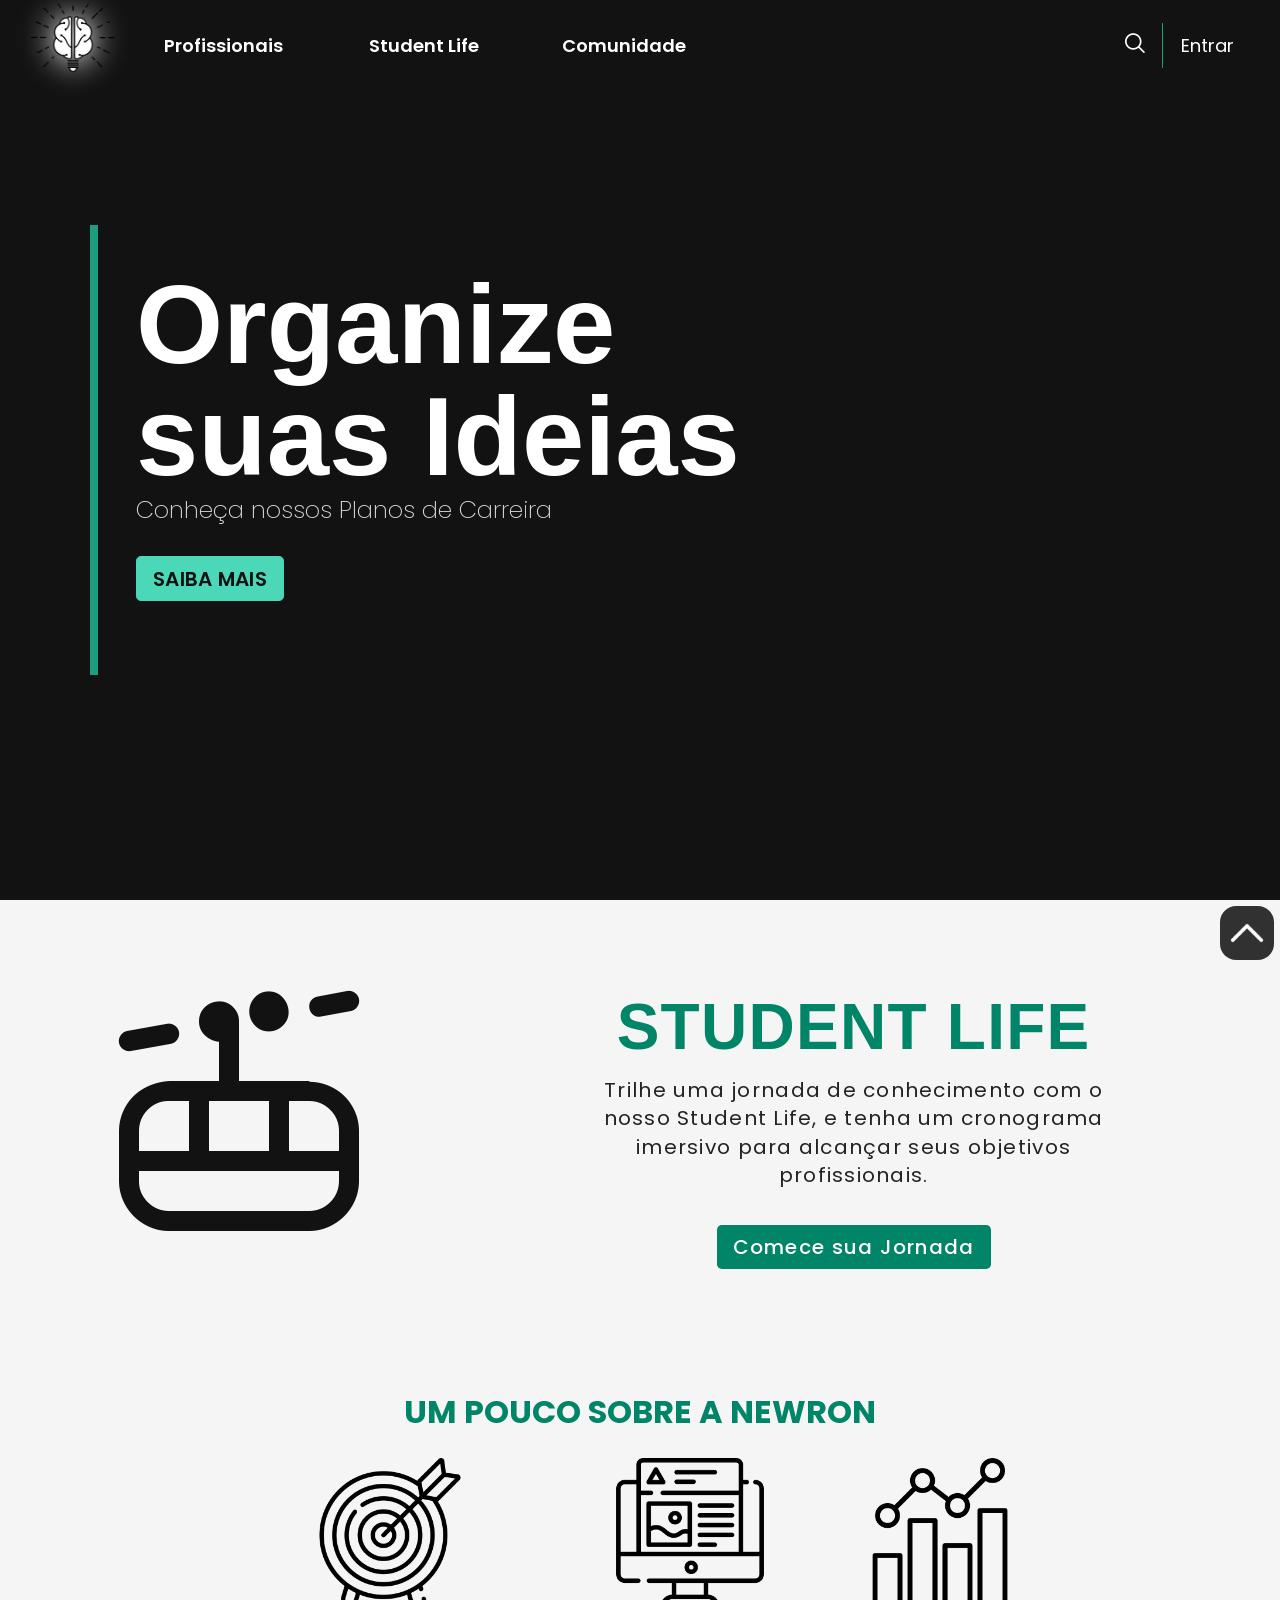
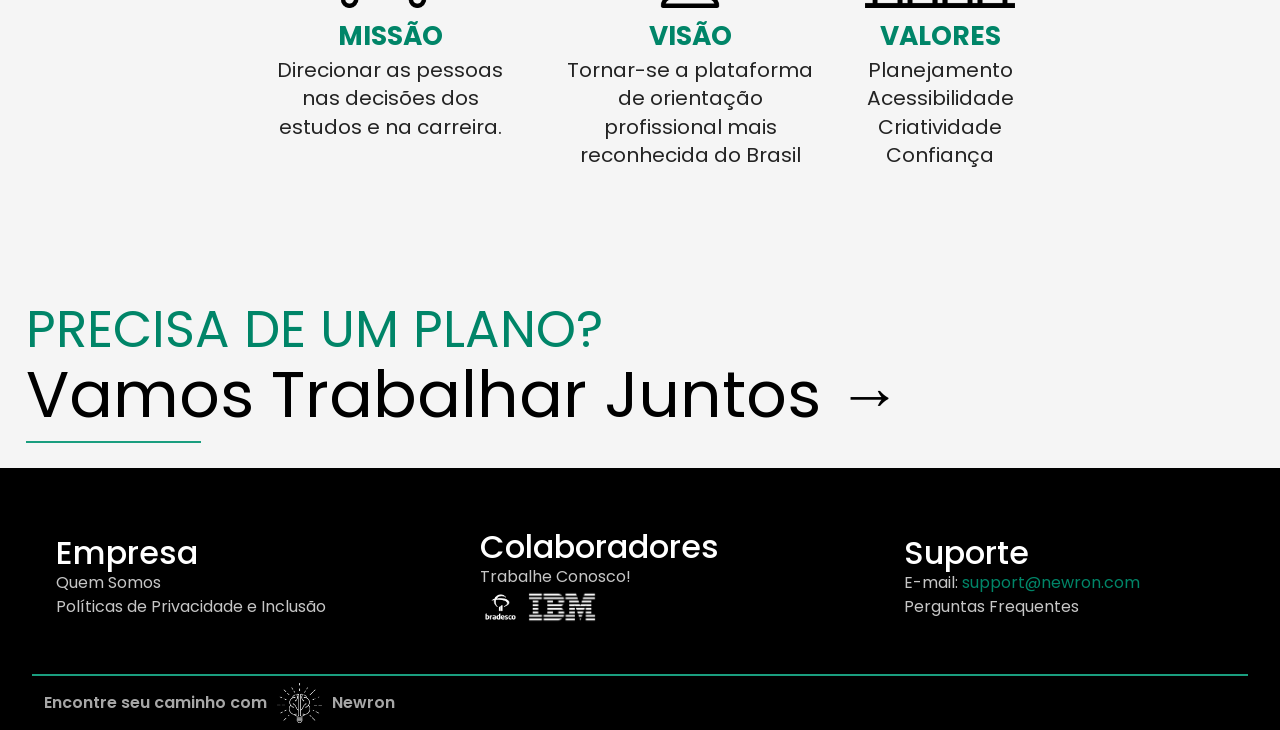
==== html/index.html @ 1b5f587e "JivoChat implementation" ====
<!DOCTYPE html>
<html lang="pt-br">

<head>
   <meta charset="UTF-8">
   <meta name="viewport" content="width=device-width, initial-scale=1.0">
   <title>Newron - Guiando o seu Futuro</title>
   <!-------CSS------->
   <link rel="stylesheet" href="../css/index/index.css">
   <!-------Logo title------->
   <link rel="icon" href="../assets/logo/inverted-logo.png" type="image/icon type">
   <!-------CSS Icons------->
   <link href="/assets/uicons-regular-rounded/css/uicons-regular-rounded.css" rel="stylesheet">
   <!-------Script JivoChat------->
   <script src="//code.jivosite.com/widget/k0JA17ibZ8" async></script>
</head>

<body>
   <!-------Top-Return------->
   <span id="top-return" style="position:absolute;"></span>
   <!-------/<div class="ver-line"></div>/------->
   <div class="navbar">
      <!-------Navbar------->
      <div class="nav-components">
         <div class="nav-mobile">
            <button id="nav_mobile_menu">
               <i class="fi fi-rr-menu-burger"></i>
               <i class="fi fi-rr-cross"></i>
            </button>
            <ul class="mobile-menu-total hide">
               <li class="mobile-menu">Profissionais
                  <ul class="mobile-submenu">
                     <li>Próximas Reuniões</li>
                     <!--<li>Converse com eles</li>-->
                  </ul>
               </li>
               <li class="mobile-menu">Student Life
                  <ul class="mobile-submenu">
                     <li>Cursos</li>
                     <li>Faculdades</li>
                     <li><a href="../html/student-life.html">Trilhas Profissionais</a></li>
                  </ul>
               </li>
               <li class="mobile-menu">Comunidade
                  <ul class="mobile-submenu">
                     <li>Instituições</li>
                     <li>Empresas</li>
                     <li>Dicas</li>
                     <li>Principais Dúvidas</li>
                  </ul>
               </li>
            </ul>
         </div>
         <div class="nav-left">
            <div class="nav-logo">
               <a href="../html/index.html"><img src="../assets/logo/low-quality-logo.png" alt="logo"></a>
            </div>
            <ul class="menu-area">
               <li class="menu">Profissionais
                  <ul class="submenu">
                     <li>Próximas reuniões</li>
                     <li>Fale com Eles</li>
                  </ul>
               </li>
               <li class="menu">Student Life
                  <ul class="submenu">
                     <li>Trilhas Profissionais</li>
                     <li>Faculdades</li>
                  </ul>
               </li>

               <li class="menu">Comunidade
                  <ul class="submenu">
                     <li>Instituições</li>
                     <li>Empresas</li>
                     <li>Dicas</li>
                     <li>Principais Dúvidas</li>
                  </ul>
               </li>
               </li>
            </ul>
         </div>
         <div class="nav-right">
            <div class="nav-user">
               <i class="fi fi-rr-search"></i>
               <div class="ver-line"></div>
               <a href="../html/login.html" class="login">Entrar</a>
            </div>
         </div>
      </div>
   </div>
   <section class="section-search hide">
      <form action="/php/search.php" method="post">
         <input type="search" name="search" id="nav-search" placeholder="Pesquisar...">
         <input type="submit" id="send-search" value="">
      </form>
   </section>

   <!-------End Navbar------->
   <header>
      <section class="atractive">
         <div class="ver-line-bold"></div>
         <div class="ver-line-bold-mobile"></div>
         <div class="atractive-text">
            <h2><strong>Organize <br>suas Ideias</strong></h2>
            <p>Conheça nossos Planos de Carreira</p>
            <a href="student-life.html">Saiba Mais</a>
         </div>
      </section>
   </header>


   <!-------Ads------->

   <a href="#top-return">
      <div class="top-return"></div>
   </a>
   <!-------Ads------->

   <main>
      <div id="mid-return"></div>
      <!-------Main------->


      <section class="student-life">
         <i class="fi fi-rr-tram"></i>
         <div class="student-life-text">
            <h2 class="title-gg">Student life</h2>
            <p>Trilhe uma jornada de conhecimento com o nosso Student Life, e tenha um cronograma imersivo para alcançar
               seus objetivos profissionais.</p>
            <a href="../html/student-life.html">Comece sua Jornada</a>
         </div>
      </section>

      <section class="advantages">
         <h4 class="title">Um pouco sobre a Newron</h4>
         <div class="advantages-cards">
            <div>
               <img src="../assets/images/cards/target.png" alt="">
               <h4><strong>Missão</strong></h4>
               <p>Direcionar as pessoas nas decisões dos estudos e na carreira.</p>
            </div>
            <div>
               <img src="../assets/images/cards/web-design.png" alt="">
               <h4><strong>Visão</strong></h4>
               <p>Tornar-se a plataforma de orientação profissional mais reconhecida do Brasil</p>
            </div>
            <div>
               <img src="../assets/images/cards/chart.png" alt="">
               <h4><strong>Valores</strong></h4>
               <p>Planejamento<br>Acessibilidade<br>Criatividade<br>Confiança</p>
            </div>
         </div>
      </section>

      <section class="final-main-text">
         <h4 class="title-m">Precisa de um Plano?</h4>
         <a class="title" href="student-life.html">Vamos Trabalhar Juntos →</a>
      </section>
   </main>
   <!-------End Main------->
   <footer>
      <!-------Footer------->
      <section class="footer-components">
         <div class="footer-content">
            <div class="footer-left">
               <h3 class="title-m">Empresa</h3>
               <a class="par-m" href="#">Quem Somos</a>
               <a class="par-m" href="../html/off-focus/policies.html">Políticas de Privacidade e Inclusão</a>
            </div>
            <div class="footer-center">
               <h3 class="title-m">Colaboradores</h3>
               <a class="par-m" href="#">Trabalhe Conosco!</a>
               <div class="footer-colaboradores">
                  <img src="../assets/logo/contribuidores/fb-logo-white.png" alt="">
                  <img src="../assets/logo/contribuidores/ibm-logo-white.png" alt="">
               </div>
            </div>
            <div class="footer-right">
               <h3 class="title-m">Suporte</h3>
               <p class="par-m">E-mail:
                  <a href="mailto:support@newron.com">support@newron.com</a>
               </p>
               <a class="par-m" href="off-focus/faq.html">Perguntas Frequentes</a>

            </div>
         </div>
         <div class="footer-media">
            <a href="#"><i class="fab fa-facebook-f"></i></a>
            <a href="#"><i class="fab fa-twitter"></i></a>
            <a href="https://www.instagram.com/newronn_"><i class="fab fa-instagram"></i></a>
            <!--<a href="#"><i class="fab fa-whatsapp"></i></a>
                <a href="#"><i class="fab fa-telegram-plane"></i></a>-->
         </div>
         <div class="footer-line"></div>
         <div class="end">
            <p class="par-m">Encontre seu caminho com</p>
            <!--#top-return--><a href="../html/thanks-page.html"><img src="../assets/logo/logo.png" alt="logo"></a>
            <p class="par-m">Newron</p>
         </div>
      </section>

   </footer>
   <!-------End Footer------->
   <script src="../js/index.js">
   </script>
</body>

</html>
---- css/index/index.css ----
@import url(../default/style.css);
@import url(../default/navbar.css);
@import url(../default/footer.css);
/*-------------------------------------------Big-Fathers-----------------------------------------------------*/
body {
  color: white;
}

p {
  color: #242424;
}

header {
  position: relative;
  height: 100vh;
  width: 100%;
  display: flex;
  align-items: center;
  background: #121212;
  color: white;
}

main {
  padding: 2%;
  margin: 0;
}

/*Atractive-------------------------------------------------------------------------------------------------*/
.atractive {
  display: flex;
  align-items: center;
  z-index: 0;
}

.atractive-text {
  position: relative;
  display: flex;
  flex-direction: column;
  align-items: flex-start;
  justify-content: center;
  height: 45vh;
  background: transparent;
  opacity: 0;
  z-index: 0;
  -webkit-animation: attractive-open 2s 1.8s ease-in-out forwards;
          animation: attractive-open 2s 1.8s ease-in-out forwards;
}

@-webkit-keyframes attractive-open {
  from {
    opacity: 0;
  }
  to {
    opacity: 1;
  }
}

@keyframes attractive-open {
  from {
    opacity: 0;
  }
  to {
    opacity: 1;
  }
}
.atractive h2 {
  font-size: clamp(5rem, 5vw + 3rem, 10rem);
  line-height: 100%;
  font-weight: 600;
  font-family: var(--exported-font);
  z-index: 0;
  color: #fff;
}

.atractive p {
  font-size: 24px;
  color: #d6d6d6;
  opacity: 0;
  z-index: 0;
  font-weight: 200;
  -webkit-animation: back-to-default 0.8s 1.9s cubic-bezier(0.39, 1.27, 0.77, 1.25) forwards;
          animation: back-to-default 0.8s 1.9s cubic-bezier(0.39, 1.27, 0.77, 1.25) forwards;
}

.atractive a {
  opacity: 0;
  cursor: pointer;
  padding: 0.4rem 1rem;
  text-transform: uppercase;
  background: var(--primary-low);
  border: 1px double var(--primary-low);
  color: #121212;
  margin: 5% 0;
  border-radius: 0.3rem;
  font-weight: 600;
  line-height: 1.5;
  letter-spacing: 0.3px;
  transition: all 0.3s;
  -webkit-animation: attractive-open 1s 2.9s cubic-bezier(0.39, 1.27, 0.77, 1.25) forwards;
          animation: attractive-open 1s 2.9s cubic-bezier(0.39, 1.27, 0.77, 1.25) forwards;
}

.atractive a:hover {
  letter-spacing: 2px;
  background: transparent;
  color: var(--background-light);
}

.atractive a::before {
  display: none;
}

@-webkit-keyframes back-to-default {
  from {
    transform: translateY(100%);
  }
  to {
    transform: none;
    opacity: 1;
  }
}

@keyframes back-to-default {
  from {
    transform: translateY(100%);
  }
  to {
    transform: none;
    opacity: 1;
  }
}
.ver-line-bold {
  position: relative;
  height: 50vh;
  width: 8px;
  background-color: var(--primary-color);
  margin: 0 3vw 0 7vw;
  z-index: 1;
  -webkit-animation: header-line-in 1.8s ease-in-out forwards;
          animation: header-line-in 1.8s ease-in-out forwards;
}

@-webkit-keyframes header-line-in {
  0% {
    transform: translateX(510px);
  }
  100% {
    transform: none;
  }
}

@keyframes header-line-in {
  0% {
    transform: translateX(510px);
  }
  100% {
    transform: none;
  }
}
.ver-line-bold-mobile {
  display: none;
  position: relative;
  height: 10px;
  width: 550px;
  background-color: var(--primary-color);
  -webkit-animation: header-mobile-in 1.8s ease-in-out forwards;
          animation: header-mobile-in 1.8s ease-in-out forwards;
  z-index: 1;
}

.ver-line-bold-mobile::before {
  content: "";
  position: absolute;
  left: 0;
  bottom: 0;
  width: 100%;
  height: 0;
  transform: translateY(100%);
  background-color: #121212;
  -webkit-animation: header-mobile-in-befo 1.8s ease-in-out forwards;
          animation: header-mobile-in-befo 1.8s ease-in-out forwards;
}

@-webkit-keyframes header-mobile-in {
  from {
    transform: translateY(-300px);
  }
}

@keyframes header-mobile-in {
  from {
    transform: translateY(-300px);
  }
}
@-webkit-keyframes header-mobile-in-befo {
  0% {
    height: 30vh;
  }
  100% {
    height: 0;
  }
}
@keyframes header-mobile-in-befo {
  0% {
    height: 30vh;
  }
  100% {
    height: 0;
  }
}
/*Cards-------------------------------------------------------------------------------------------------*/
.student-life {
  display: flex;
  justify-content: space-around;
  align-items: flex-start;
  text-align: center;
  min-height: 20vh;
  width: 100%;
}

.fi-rr-tram {
  color: #121212;
  font-size: clamp(240px, 17vw, 700px);
}

.student-life-text {
  width: 50%;
  height: 100%;
  margin: 2% 0;
  font-size: 20px;
  letter-spacing: 1.27px;
}

.student-life-text h2 {
  font-family: var(--exported-font);
  color: var(--primary-strong);
  text-transform: uppercase;
}

.student-life-text p {
  padding: 2% 5%;
  margin-bottom: 5%;
}

.student-life-text a {
  color: white;
  background: var(--primary-strong);
  padding: 0.5rem 1rem;
  border-radius: 0.3rem;
  font-weight: 500;
}

.student-life-text a:hover {
  color: var(--primary-strong);
  background: transparent;
  border: 1px solid var(--primary-strong);
  padding: 0.5rem 1rem;
  letter-spacing: 2px;
}

.student-life-text a::before {
  display: none;
}

/*Advantages-------------------------------------------------------------------------------------------------*/
.advantages {
  display: flex;
  flex-direction: column;
  justify-content: center;
  align-items: center;
  width: 100%;
  padding: 5%;
}

.advantages .title {
  margin-bottom: 2%;
  font-size: 2rem;
  color: var(--primary-strong);
}

.advantages-cards {
  display: flex;
  justify-content: center;
  flex-wrap: wrap;
  height: 100%;
  width: 100%;
  gap: 50px;
}

.advantages-cards div {
  max-width: 250px;
  text-align: center;
  cursor: pointer;
  transition: all 0.5s;
}

.advantages-cards div h4 {
  color: var(--primary-strong);
}

.advantages-cards div:hover {
  border-radius: 10px 10px 0 0;
  transform: translateY(-3%);
}

.advantages-cards div img {
  height: 150px;
}

/*Cards-------------------------------------------------------------------------------------------------*/
.final-main-text h4 {
  margin-top: 5rem;
  color: var(--primary-strong);
  font-weight: 400;
  font-size: clamp(1.8rem, 4vw, 5rem);
}

.final-main-text a {
  font-size: clamp(2rem, 5vw, 5rem);
  color: black;
}

/*-------Ads-------*/
.top-return {
  position: -webkit-sticky;
  position: sticky;
  top: 93vh;
  margin: 0.5%;
  float: right;
  height: 6vh;
  width: 6vh;
  background: rgba(0, 0, 0, 0.8) url(/assets/Icons/icons8-chevron-96.png) no-repeat center;
  background-size: 70%;
  border-radius: 30%;
  transition: 1s;
  cursor: pointer;
}

.top-return:hover {
  transform: rotate(360deg);
}

/*-------Ads-------*/
/*Responsividade*/
@media (max-width: 1000px) {
  header {
    justify-content: center;
  }

  .atractive {
    flex-direction: column-reverse;
    text-align: center;
  }

  .atractive p {
    margin: 0 auto;
  }

  .atractive a {
    margin: 22px auto;
  }

  .student-life-text p {
    padding: 0;
  }

  .ver-line-bold {
    display: none;
  }

  .ver-line-bold-mobile {
    display: block;
  }
}
@media (max-width: 800px) {
  .fi-rr-tram {
    display: none;
  }

  .student-life-text {
    width: 100%;
  }

  .student-life-text p {
    padding: 2%;
  }
}
@media (max-width: 600px) {
  .ver-line-bold-mobile {
    display: none;
  }
}
/*@media (prefers-color-scheme:dark){
  *  body{
        background: var(--background-dark);
    }
    p{
        color: #e8e6e9;
    }
}
*//*# sourceMappingURL=index.css.map */
---- assets/uicons-regular-rounded/css/uicons-regular-rounded.css ----
@font-face {
font-family: "uicons-regular-rounded";
src: url("../webfonts/uicons-regular-rounded.eot#iefix") format("embedded-opentype"),
url("../webfonts/uicons-regular-rounded.woff2") format("woff2"),
url("../webfonts/uicons-regular-rounded.woff") format("woff");
}

    i[class^="fi-rr-"]:before, i[class*=" fi-rr-"]:before, span[class^="fi-rr-"]:before, span[class*="fi-rr-"]:before {
font-family: uicons-regular-rounded !important;
font-style: normal;
font-weight: normal !important;
font-variant: normal;
text-transform: none;
line-height: 1;
-webkit-font-smoothing: antialiased;
-moz-osx-font-smoothing: grayscale;
}

        .fi-rr-a:before {
    content: "\f101";
    }
        .fi-rr-ad:before {
    content: "\f102";
    }
        .fi-rr-add-document:before {
    content: "\f103";
    }
        .fi-rr-add-folder:before {
    content: "\f104";
    }
        .fi-rr-add:before {
    content: "\f105";
    }
        .fi-rr-address-book:before {
    content: "\f106";
    }
        .fi-rr-air-conditioner:before {
    content: "\f107";
    }
        .fi-rr-air-freshener:before {
    content: "\f108";
    }
        .fi-rr-alarm-clock:before {
    content: "\f109";
    }
        .fi-rr-alarm-plus:before {
    content: "\f10a";
    }
        .fi-rr-alarm-snooze:before {
    content: "\f10b";
    }
        .fi-rr-align-center:before {
    content: "\f10c";
    }
        .fi-rr-align-justify:before {
    content: "\f10d";
    }
        .fi-rr-align-left:before {
    content: "\f10e";
    }
        .fi-rr-align-right:before {
    content: "\f10f";
    }
        .fi-rr-ambulance:before {
    content: "\f110";
    }
        .fi-rr-angle-circle-down:before {
    content: "\f111";
    }
        .fi-rr-angle-circle-left:before {
    content: "\f112";
    }
        .fi-rr-angle-circle-right:before {
    content: "\f113";
    }
        .fi-rr-angle-circle-up:before {
    content: "\f114";
    }
        .fi-rr-angle-double-left:before {
    content: "\f115";
    }
        .fi-rr-angle-double-right:before {
    content: "\f116";
    }
        .fi-rr-angle-double-small-down:before {
    content: "\f117";
    }
        .fi-rr-angle-double-small-left:before {
    content: "\f118";
    }
        .fi-rr-angle-double-small-right:before {
    content: "\f119";
    }
        .fi-rr-angle-double-small-up:before {
    content: "\f11a";
    }
        .fi-rr-angle-down:before {
    content: "\f11b";
    }
        .fi-rr-angle-left:before {
    content: "\f11c";
    }
        .fi-rr-angle-right:before {
    content: "\f11d";
    }
        .fi-rr-angle-small-down:before {
    content: "\f11e";
    }
        .fi-rr-angle-small-left:before {
    content: "\f11f";
    }
        .fi-rr-angle-small-right:before {
    content: "\f120";
    }
        .fi-rr-angle-small-up:before {
    content: "\f121";
    }
        .fi-rr-angle-square-down:before {
    content: "\f122";
    }
        .fi-rr-angle-square-left:before {
    content: "\f123";
    }
        .fi-rr-angle-square-right:before {
    content: "\f124";
    }
        .fi-rr-angle-square-up:before {
    content: "\f125";
    }
        .fi-rr-angle-up:before {
    content: "\f126";
    }
        .fi-rr-angry:before {
    content: "\f127";
    }
        .fi-rr-apple-whole:before {
    content: "\f128";
    }
        .fi-rr-apps-add:before {
    content: "\f129";
    }
        .fi-rr-apps-delete:before {
    content: "\f12a";
    }
        .fi-rr-apps-sort:before {
    content: "\f12b";
    }
        .fi-rr-apps:before {
    content: "\f12c";
    }
        .fi-rr-archive:before {
    content: "\f12d";
    }
        .fi-rr-arrow-alt-circle-down:before {
    content: "\f12e";
    }
        .fi-rr-arrow-alt-circle-left:before {
    content: "\f12f";
    }
        .fi-rr-arrow-alt-circle-right:before {
    content: "\f130";
    }
        .fi-rr-arrow-alt-circle-up:before {
    content: "\f131";
    }
        .fi-rr-arrow-alt-down:before {
    content: "\f132";
    }
        .fi-rr-arrow-alt-from-bottom:before {
    content: "\f133";
    }
        .fi-rr-arrow-alt-from-left:before {
    content: "\f134";
    }
        .fi-rr-arrow-alt-from-right:before {
    content: "\f135";
    }
        .fi-rr-arrow-alt-from-top:before {
    content: "\f136";
    }
        .fi-rr-arrow-alt-left:before {
    content: "\f137";
    }
        .fi-rr-arrow-alt-right:before {
    content: "\f138";
    }
        .fi-rr-arrow-alt-square-down:before {
    content: "\f139";
    }
        .fi-rr-arrow-alt-square-left:before {
    content: "\f13a";
    }
        .fi-rr-arrow-alt-square-right:before {
    content: "\f13b";
    }
        .fi-rr-arrow-alt-square-up:before {
    content: "\f13c";
    }
        .fi-rr-arrow-alt-to-bottom:before {
    content: "\f13d";
    }
        .fi-rr-arrow-alt-to-left:before {
    content: "\f13e";
    }
        .fi-rr-arrow-alt-to-right:before {
    content: "\f13f";
    }
        .fi-rr-arrow-alt-to-top:before {
    content: "\f140";
    }
        .fi-rr-arrow-alt-up:before {
    content: "\f141";
    }
        .fi-rr-arrow-circle-down:before {
    content: "\f142";
    }
        .fi-rr-arrow-circle-left:before {
    content: "\f143";
    }
        .fi-rr-arrow-circle-right:before {
    content: "\f144";
    }
        .fi-rr-arrow-circle-up:before {
    content: "\f145";
    }
        .fi-rr-arrow-down:before {
    content: "\f146";
    }
        .fi-rr-arrow-from-bottom:before {
    content: "\f147";
    }
        .fi-rr-arrow-from-left:before {
    content: "\f148";
    }
        .fi-rr-arrow-from-right:before {
    content: "\f149";
    }
        .fi-rr-arrow-from-top:before {
    content: "\f14a";
    }
        .fi-rr-arrow-left:before {
    content: "\f14b";
    }
        .fi-rr-arrow-right:before {
    content: "\f14c";
    }
        .fi-rr-arrow-small-down:before {
    content: "\f14d";
    }
        .fi-rr-arrow-small-left:before {
    content: "\f14e";
    }
        .fi-rr-arrow-small-right:before {
    content: "\f14f";
    }
        .fi-rr-arrow-small-up:before {
    content: "\f150";
    }
        .fi-rr-arrow-square-down:before {
    content: "\f151";
    }
        .fi-rr-arrow-square-left:before {
    content: "\f152";
    }
        .fi-rr-arrow-square-right:before {
    content: "\f153";
    }
        .fi-rr-arrow-square-up:before {
    content: "\f154";
    }
        .fi-rr-arrow-to-bottom:before {
    content: "\f155";
    }
        .fi-rr-arrow-to-left:before {
    content: "\f156";
    }
        .fi-rr-arrow-to-right:before {
    content: "\f157";
    }
        .fi-rr-arrow-to-top:before {
    content: "\f158";
    }
        .fi-rr-arrow-up:before {
    content: "\f159";
    }
        .fi-rr-arrows-alt-h:before {
    content: "\f15a";
    }
        .fi-rr-arrows-alt-v:before {
    content: "\f15b";
    }
        .fi-rr-arrows-alt:before {
    content: "\f15c";
    }
        .fi-rr-arrows-h-copy:before {
    content: "\f15d";
    }
        .fi-rr-arrows-h:before {
    content: "\f15e";
    }
        .fi-rr-arrows:before {
    content: "\f15f";
    }
        .fi-rr-assept-document:before {
    content: "\f160";
    }
        .fi-rr-assistive-listening-systems:before {
    content: "\f161";
    }
        .fi-rr-asterik:before {
    content: "\f162";
    }
        .fi-rr-at:before {
    content: "\f163";
    }
        .fi-rr-aubergine:before {
    content: "\f164";
    }
        .fi-rr-avocado:before {
    content: "\f165";
    }
        .fi-rr-b:before {
    content: "\f166";
    }
        .fi-rr-baby-carriage:before {
    content: "\f167";
    }
        .fi-rr-backpack:before {
    content: "\f168";
    }
        .fi-rr-bacon:before {
    content: "\f169";
    }
        .fi-rr-badge-check:before {
    content: "\f16a";
    }
        .fi-rr-badge-dollar:before {
    content: "\f16b";
    }
        .fi-rr-badge-percent:before {
    content: "\f16c";
    }
        .fi-rr-badge:before {
    content: "\f16d";
    }
        .fi-rr-bahai:before {
    content: "\f16e";
    }
        .fi-rr-balance-scale-left:before {
    content: "\f16f";
    }
        .fi-rr-balance-scale-right:before {
    content: "\f170";
    }
        .fi-rr-balance-scale:before {
    content: "\f171";
    }
        .fi-rr-balloons:before {
    content: "\f172";
    }
        .fi-rr-ballot:before {
    content: "\f173";
    }
        .fi-rr-ban:before {
    content: "\f174";
    }
        .fi-rr-band-aid:before {
    content: "\f175";
    }
        .fi-rr-bank:before {
    content: "\f176";
    }
        .fi-rr-barber-shop:before {
    content: "\f177";
    }
        .fi-rr-bars-progress:before {
    content: "\f178";
    }
        .fi-rr-baseball-alt:before {
    content: "\f179";
    }
        .fi-rr-baseball:before {
    content: "\f17a";
    }
        .fi-rr-basketball-hoop:before {
    content: "\f17b";
    }
        .fi-rr-basketball:before {
    content: "\f17c";
    }
        .fi-rr-bed:before {
    content: "\f17d";
    }
        .fi-rr-beer:before {
    content: "\f17e";
    }
        .fi-rr-bell-ring:before {
    content: "\f17f";
    }
        .fi-rr-bell-school:before {
    content: "\f180";
    }
        .fi-rr-bell:before {
    content: "\f181";
    }
        .fi-rr-bike:before {
    content: "\f182";
    }
        .fi-rr-biking-mountain:before {
    content: "\f183";
    }
        .fi-rr-biking:before {
    content: "\f184";
    }
        .fi-rr-billiard:before {
    content: "\f185";
    }
        .fi-rr-blinds:before {
    content: "\f186";
    }
        .fi-rr-bold:before {
    content: "\f187";
    }
        .fi-rr-bolt:before {
    content: "\f188";
    }
        .fi-rr-book-alt:before {
    content: "\f189";
    }
        .fi-rr-book-arrow-right:before {
    content: "\f18a";
    }
        .fi-rr-book-arrow-up:before {
    content: "\f18b";
    }
        .fi-rr-book-bookmark:before {
    content: "\f18c";
    }
        .fi-rr-book-open-cover:before {
    content: "\f18d";
    }
        .fi-rr-book-open-reader:before {
    content: "\f18e";
    }
        .fi-rr-book:before {
    content: "\f18f";
    }
        .fi-rr-bookmark:before {
    content: "\f190";
    }
        .fi-rr-books:before {
    content: "\f191";
    }
        .fi-rr-bottle:before {
    content: "\f192";
    }
        .fi-rr-bow-arrow:before {
    content: "\f193";
    }
        .fi-rr-bowling-ball:before {
    content: "\f194";
    }
        .fi-rr-bowling-pins:before {
    content: "\f195";
    }
        .fi-rr-bowling:before {
    content: "\f196";
    }
        .fi-rr-box-alt:before {
    content: "\f197";
    }
        .fi-rr-box-ballot:before {
    content: "\f198";
    }
        .fi-rr-box:before {
    content: "\f199";
    }
        .fi-rr-boxes:before {
    content: "\f19a";
    }
        .fi-rr-boxing-glove:before {
    content: "\f19b";
    }
        .fi-rr-braille:before {
    content: "\f19c";
    }
        .fi-rr-bread-slice:before {
    content: "\f19d";
    }
        .fi-rr-bread:before {
    content: "\f19e";
    }
        .fi-rr-briefcase:before {
    content: "\f19f";
    }
        .fi-rr-broccoli:before {
    content: "\f1a0";
    }
        .fi-rr-broom:before {
    content: "\f1a1";
    }
        .fi-rr-browser:before {
    content: "\f1a2";
    }
        .fi-rr-brush:before {
    content: "\f1a3";
    }
        .fi-rr-bug:before {
    content: "\f1a4";
    }
        .fi-rr-building:before {
    content: "\f1a5";
    }
        .fi-rr-bulb:before {
    content: "\f1a6";
    }
        .fi-rr-bullseye-pointer:before {
    content: "\f1a7";
    }
        .fi-rr-bullseye:before {
    content: "\f1a8";
    }
        .fi-rr-burrito:before {
    content: "\f1a9";
    }
        .fi-rr-bus-alt:before {
    content: "\f1aa";
    }
        .fi-rr-bus:before {
    content: "\f1ab";
    }
        .fi-rr-business-time:before {
    content: "\f1ac";
    }
        .fi-rr-butterfly:before {
    content: "\f1ad";
    }
        .fi-rr-cake-birthday:before {
    content: "\f1ae";
    }
        .fi-rr-cake-wedding:before {
    content: "\f1af";
    }
        .fi-rr-calculator:before {
    content: "\f1b0";
    }
        .fi-rr-calendar-check:before {
    content: "\f1b1";
    }
        .fi-rr-calendar-clock:before {
    content: "\f1b2";
    }
        .fi-rr-calendar-exclamation:before {
    content: "\f1b3";
    }
        .fi-rr-calendar-lines-pen:before {
    content: "\f1b4";
    }
        .fi-rr-calendar-lines:before {
    content: "\f1b5";
    }
        .fi-rr-calendar-minus:before {
    content: "\f1b6";
    }
        .fi-rr-calendar-pen:before {
    content: "\f1b7";
    }
        .fi-rr-calendar-plus:before {
    content: "\f1b8";
    }
        .fi-rr-calendar:before {
    content: "\f1b9";
    }
        .fi-rr-calendars:before {
    content: "\f1ba";
    }
        .fi-rr-call-history:before {
    content: "\f1bb";
    }
        .fi-rr-call-incoming:before {
    content: "\f1bc";
    }
        .fi-rr-call-missed:before {
    content: "\f1bd";
    }
        .fi-rr-call-outgoing:before {
    content: "\f1be";
    }
        .fi-rr-camera:before {
    content: "\f1bf";
    }
        .fi-rr-camping:before {
    content: "\f1c0";
    }
        .fi-rr-candy-alt:before {
    content: "\f1c1";
    }
        .fi-rr-candy:before {
    content: "\f1c2";
    }
        .fi-rr-canned-food:before {
    content: "\f1c3";
    }
        .fi-rr-car-alt:before {
    content: "\f1c4";
    }
        .fi-rr-car-battery:before {
    content: "\f1c5";
    }
        .fi-rr-car-building:before {
    content: "\f1c6";
    }
        .fi-rr-car-bump:before {
    content: "\f1c7";
    }
        .fi-rr-car-bus:before {
    content: "\f1c8";
    }
        .fi-rr-car-crash:before {
    content: "\f1c9";
    }
        .fi-rr-car-garage:before {
    content: "\f1ca";
    }
        .fi-rr-car-mechanic:before {
    content: "\f1cb";
    }
        .fi-rr-car-side:before {
    content: "\f1cc";
    }
        .fi-rr-car-tilt:before {
    content: "\f1cd";
    }
        .fi-rr-car-wash:before {
    content: "\f1ce";
    }
        .fi-rr-car:before {
    content: "\f1cf";
    }
        .fi-rr-caravan-alt:before {
    content: "\f1d0";
    }
        .fi-rr-caravan:before {
    content: "\f1d1";
    }
        .fi-rr-caret-circle-down:before {
    content: "\f1d2";
    }
        .fi-rr-caret-circle-right:before {
    content: "\f1d3";
    }
        .fi-rr-caret-circle-up:before {
    content: "\f1d4";
    }
        .fi-rr-caret-down:before {
    content: "\f1d5";
    }
        .fi-rr-caret-left:before {
    content: "\f1d6";
    }
        .fi-rr-caret-quare-up:before {
    content: "\f1d7";
    }
        .fi-rr-caret-right:before {
    content: "\f1d8";
    }
        .fi-rr-caret-square-down:before {
    content: "\f1d9";
    }
        .fi-rr-caret-square-left_1:before {
    content: "\f1da";
    }
        .fi-rr-caret-square-left:before {
    content: "\f1db";
    }
        .fi-rr-caret-square-right:before {
    content: "\f1dc";
    }
        .fi-rr-caret-up:before {
    content: "\f1dd";
    }
        .fi-rr-carrot:before {
    content: "\f1de";
    }
        .fi-rr-cars:before {
    content: "\f1df";
    }
        .fi-rr-chair:before {
    content: "\f1e0";
    }
        .fi-rr-charging-station:before {
    content: "\f1e1";
    }
        .fi-rr-chart-area:before {
    content: "\f1e2";
    }
        .fi-rr-chart-connected:before {
    content: "\f1e3";
    }
        .fi-rr-chart-histogram:before {
    content: "\f1e4";
    }
        .fi-rr-chart-line-up:before {
    content: "\f1e5";
    }
        .fi-rr-chart-network:before {
    content: "\f1e6";
    }
        .fi-rr-chart-pie-alt:before {
    content: "\f1e7";
    }
        .fi-rr-chart-pie:before {
    content: "\f1e8";
    }
        .fi-rr-chart-pyramid:before {
    content: "\f1e9";
    }
        .fi-rr-chart-scatter:before {
    content: "\f1ea";
    }
        .fi-rr-chart-set-theory:before {
    content: "\f1eb";
    }
        .fi-rr-chart-tree:before {
    content: "\f1ec";
    }
        .fi-rr-chat-arrow-down:before {
    content: "\f1ed";
    }
        .fi-rr-chat-arrow-grow:before {
    content: "\f1ee";
    }
        .fi-rr-check-box:before {
    content: "\f1ef";
    }
        .fi-rr-check:before {
    content: "\f1f0";
    }
        .fi-rr-checkbox:before {
    content: "\f1f1";
    }
        .fi-rr-cheese:before {
    content: "\f1f2";
    }
        .fi-rr-cherry:before {
    content: "\f1f3";
    }
        .fi-rr-chess-piece:before {
    content: "\f1f4";
    }
        .fi-rr-chess-bishop:before {
    content: "\f1f5";
    }
        .fi-rr-chess-board:before {
    content: "\f1f6";
    }
        .fi-rr-chess-clock-alt:before {
    content: "\f1f7";
    }
        .fi-rr-chess-clock:before {
    content: "\f1f8";
    }
        .fi-rr-chess-king-alt:before {
    content: "\f1f9";
    }
        .fi-rr-chess-king:before {
    content: "\f1fa";
    }
        .fi-rr-chess-knight-alt:before {
    content: "\f1fb";
    }
        .fi-rr-chess-knight:before {
    content: "\f1fc";
    }
        .fi-rr-chess-pawn-alt:before {
    content: "\f1fd";
    }
        .fi-rr-chess-pawn:before {
    content: "\f1fe";
    }
        .fi-rr-chess-queen-alt:before {
    content: "\f1ff";
    }
        .fi-rr-chess-queen:before {
    content: "\f200";
    }
        .fi-rr-chess-rook-alt:before {
    content: "\f201";
    }
        .fi-rr-chess-rook:before {
    content: "\f202";
    }
        .fi-rr-chess:before {
    content: "\f203";
    }
        .fi-rr-chevron-double-down:before {
    content: "\f204";
    }
        .fi-rr-chevron-double-up:before {
    content: "\f205";
    }
        .fi-rr-child-head:before {
    content: "\f206";
    }
        .fi-rr-chocolate:before {
    content: "\f207";
    }
        .fi-rr-circle-small:before {
    content: "\f208";
    }
        .fi-rr-circle:before {
    content: "\f209";
    }
        .fi-rr-clip:before {
    content: "\f20a";
    }
        .fi-rr-clipboard-list-check:before {
    content: "\f20b";
    }
        .fi-rr-clipboard:before {
    content: "\f20c";
    }
        .fi-rr-clock-eight-thirty:before {
    content: "\f20d";
    }
        .fi-rr-clock-eleven-thirty:before {
    content: "\f20e";
    }
        .fi-rr-clock-eleven:before {
    content: "\f20f";
    }
        .fi-rr-clock-five-thirty:before {
    content: "\f210";
    }
        .fi-rr-clock-five:before {
    content: "\f211";
    }
        .fi-rr-clock-four-thirty:before {
    content: "\f212";
    }
        .fi-rr-clock-nine-thirty:before {
    content: "\f213";
    }
        .fi-rr-clock-nine:before {
    content: "\f214";
    }
        .fi-rr-clock-one-thirty:before {
    content: "\f215";
    }
        .fi-rr-clock-one:before {
    content: "\f216";
    }
        .fi-rr-clock-seven-thirty:before {
    content: "\f217";
    }
        .fi-rr-clock-seven:before {
    content: "\f218";
    }
        .fi-rr-clock-six-thirty:before {
    content: "\f219";
    }
        .fi-rr-clock-six:before {
    content: "\f21a";
    }
        .fi-rr-clock-ten-thirty:before {
    content: "\f21b";
    }
        .fi-rr-clock-ten:before {
    content: "\f21c";
    }
        .fi-rr-clock-three-thirty:before {
    content: "\f21d";
    }
        .fi-rr-clock-three:before {
    content: "\f21e";
    }
        .fi-rr-clock-twelve-thirty:before {
    content: "\f21f";
    }
        .fi-rr-clock-twelve:before {
    content: "\f220";
    }
        .fi-rr-clock-two-thirty:before {
    content: "\f221";
    }
        .fi-rr-clock-two:before {
    content: "\f222";
    }
        .fi-rr-clock:before {
    content: "\f223";
    }
        .fi-rr-cloud-upload:before {
    content: "\f224";
    }
        .fi-rr-cloud-check:before {
    content: "\f225";
    }
        .fi-rr-cloud-disabled:before {
    content: "\f226";
    }
        .fi-rr-cloud-download-alt:before {
    content: "\f227";
    }
        .fi-rr-cloud-download:before {
    content: "\f228";
    }
        .fi-rr-cloud-drizzle:before {
    content: "\f229";
    }
        .fi-rr-cloud-hail-mixed:before {
    content: "\f22a";
    }
        .fi-rr-cloud-hail:before {
    content: "\f22b";
    }
        .fi-rr-cloud-moon-rain:before {
    content: "\f22c";
    }
        .fi-rr-cloud-moon:before {
    content: "\f22d";
    }
        .fi-rr-cloud-rain:before {
    content: "\f22e";
    }
        .fi-rr-cloud-rainbow:before {
    content: "\f22f";
    }
        .fi-rr-cloud-share:before {
    content: "\f230";
    }
        .fi-rr-cloud-showers-heavy:before {
    content: "\f231";
    }
        .fi-rr-cloud-showers:before {
    content: "\f232";
    }
        .fi-rr-cloud-sleet:before {
    content: "\f233";
    }
        .fi-rr-cloud-snow:before {
    content: "\f234";
    }
        .fi-rr-cloud-sun-rain:before {
    content: "\f235";
    }
        .fi-rr-cloud-sun:before {
    content: "\f236";
    }
        .fi-rr-cloud-upload-alt:before {
    content: "\f237";
    }
        .fi-rr-cloud:before {
    content: "\f238";
    }
        .fi-rr-clouds-moon:before {
    content: "\f239";
    }
        .fi-rr-clouds-sun:before {
    content: "\f23a";
    }
        .fi-rr-clouds:before {
    content: "\f23b";
    }
        .fi-rr-club:before {
    content: "\f23c";
    }
        .fi-rr-cocktail-alt:before {
    content: "\f23d";
    }
        .fi-rr-cocktail:before {
    content: "\f23e";
    }
        .fi-rr-coffee-pot:before {
    content: "\f23f";
    }
        .fi-rr-coffee:before {
    content: "\f240";
    }
        .fi-rr-comet:before {
    content: "\f241";
    }
        .fi-rr-comment-alt:before {
    content: "\f242";
    }
        .fi-rr-comment-check:before {
    content: "\f243";
    }
        .fi-rr-comment-heart:before {
    content: "\f244";
    }
        .fi-rr-comment-info:before {
    content: "\f245";
    }
        .fi-rr-comment-user:before {
    content: "\f246";
    }
        .fi-rr-comment:before {
    content: "\f247";
    }
        .fi-rr-comments:before {
    content: "\f248";
    }
        .fi-rr-compress-alt:before {
    content: "\f249";
    }
        .fi-rr-compress:before {
    content: "\f24a";
    }
        .fi-rr-computer:before {
    content: "\f24b";
    }
        .fi-rr-confetti:before {
    content: "\f24c";
    }
        .fi-rr-cookie:before {
    content: "\f24d";
    }
        .fi-rr-copy-alt:before {
    content: "\f24e";
    }
        .fi-rr-copy:before {
    content: "\f24f";
    }
        .fi-rr-copyright:before {
    content: "\f250";
    }
        .fi-rr-corn:before {
    content: "\f251";
    }
        .fi-rr-cow:before {
    content: "\f252";
    }
        .fi-rr-cream:before {
    content: "\f253";
    }
        .fi-rr-credit-card:before {
    content: "\f254";
    }
        .fi-rr-cricket:before {
    content: "\f255";
    }
        .fi-rr-croissant:before {
    content: "\f256";
    }
        .fi-rr-cross-circle:before {
    content: "\f257";
    }
        .fi-rr-cross-small:before {
    content: "\f258";
    }
        .fi-rr-cross:before {
    content: "\f259";
    }
        .fi-rr-crown:before {
    content: "\f25a";
    }
        .fi-rr-cube:before {
    content: "\f25b";
    }
        .fi-rr-cupcake:before {
    content: "\f25c";
    }
        .fi-rr-curling:before {
    content: "\f25d";
    }
        .fi-rr-cursor-finger:before {
    content: "\f25e";
    }
        .fi-rr-cursor-plus:before {
    content: "\f25f";
    }
        .fi-rr-cursor-text-alt:before {
    content: "\f260";
    }
        .fi-rr-cursor-text:before {
    content: "\f261";
    }
        .fi-rr-cursor:before {
    content: "\f262";
    }
        .fi-rr-d:before {
    content: "\f263";
    }
        .fi-rr-dart:before {
    content: "\f264";
    }
        .fi-rr-dashboard:before {
    content: "\f265";
    }
        .fi-rr-data-transfer:before {
    content: "\f266";
    }
        .fi-rr-database:before {
    content: "\f267";
    }
        .fi-rr-delete-document:before {
    content: "\f268";
    }
        .fi-rr-delete-user:before {
    content: "\f269";
    }
        .fi-rr-delete:before {
    content: "\f26a";
    }
        .fi-rr-democrat:before {
    content: "\f26b";
    }
        .fi-rr-dewpoint:before {
    content: "\f26c";
    }
        .fi-rr-diamond:before {
    content: "\f26d";
    }
        .fi-rr-dice-alt:before {
    content: "\f26e";
    }
        .fi-rr-dice-d10:before {
    content: "\f26f";
    }
        .fi-rr-dice-d12:before {
    content: "\f270";
    }
        .fi-rr-dice-d20:before {
    content: "\f271";
    }
        .fi-rr-dice-d4:before {
    content: "\f272";
    }
        .fi-rr-dice-d6:before {
    content: "\f273";
    }
        .fi-rr-dice-d8:before {
    content: "\f274";
    }
        .fi-rr-dice-four:before {
    content: "\f275";
    }
        .fi-rr-dice-one:before {
    content: "\f276";
    }
        .fi-rr-dice-six:before {
    content: "\f277";
    }
        .fi-rr-dice-three:before {
    content: "\f278";
    }
        .fi-rr-dice-two:before {
    content: "\f279";
    }
        .fi-rr-dice:before {
    content: "\f27a";
    }
        .fi-rr-diploma:before {
    content: "\f27b";
    }
        .fi-rr-disco-ball:before {
    content: "\f27c";
    }
        .fi-rr-disk:before {
    content: "\f27d";
    }
        .fi-rr-dizzy:before {
    content: "\f27e";
    }
        .fi-rr-doctor:before {
    content: "\f27f";
    }
        .fi-rr-document-signed:before {
    content: "\f280";
    }
        .fi-rr-document:before {
    content: "\f281";
    }
        .fi-rr-dollar:before {
    content: "\f282";
    }
        .fi-rr-donate:before {
    content: "\f283";
    }
        .fi-rr-download:before {
    content: "\f284";
    }
        .fi-rr-dreidel:before {
    content: "\f285";
    }
        .fi-rr-drink-alt:before {
    content: "\f286";
    }
        .fi-rr-drumstick:before {
    content: "\f287";
    }
        .fi-rr-duplicate:before {
    content: "\f288";
    }
        .fi-rr-e-learning:before {
    content: "\f289";
    }
        .fi-rr-e:before {
    content: "\f28a";
    }
        .fi-rr-earnings:before {
    content: "\f28b";
    }
        .fi-rr-eclipse-alt:before {
    content: "\f28c";
    }
        .fi-rr-eclipse:before {
    content: "\f28d";
    }
        .fi-rr-edit-alt:before {
    content: "\f28e";
    }
        .fi-rr-edit:before {
    content: "\f28f";
    }
        .fi-rr-egg-fried:before {
    content: "\f290";
    }
        .fi-rr-egg:before {
    content: "\f291";
    }
        .fi-rr-engine-warning:before {
    content: "\f292";
    }
        .fi-rr-envelope-ban:before {
    content: "\f293";
    }
        .fi-rr-envelope-bulk:before {
    content: "\f294";
    }
        .fi-rr-envelope-download:before {
    content: "\f295";
    }
        .fi-rr-envelope-marker:before {
    content: "\f296";
    }
        .fi-rr-envelope-open-dollar:before {
    content: "\f297";
    }
        .fi-rr-envelope-open-text:before {
    content: "\f298";
    }
        .fi-rr-envelope-open:before {
    content: "\f299";
    }
        .fi-rr-envelope-plus:before {
    content: "\f29a";
    }
        .fi-rr-envelope:before {
    content: "\f29b";
    }
        .fi-rr-euro:before {
    content: "\f29c";
    }
        .fi-rr-exchange-alt:before {
    content: "\f29d";
    }
        .fi-rr-exchange:before {
    content: "\f29e";
    }
        .fi-rr-exclamation:before {
    content: "\f29f";
    }
        .fi-rr-expand-arrows-alt:before {
    content: "\f2a0";
    }
        .fi-rr-expand-arrows:before {
    content: "\f2a1";
    }
        .fi-rr-expand:before {
    content: "\f2a2";
    }
        .fi-rr-eye-crossed:before {
    content: "\f2a3";
    }
        .fi-rr-eye-dropper:before {
    content: "\f2a4";
    }
        .fi-rr-eye:before {
    content: "\f2a5";
    }
        .fi-rr-f:before {
    content: "\f2a6";
    }
        .fi-rr-feather:before {
    content: "\f2a7";
    }
        .fi-rr-ferris-wheel:before {
    content: "\f2a8";
    }
        .fi-rr-field-hockey:before {
    content: "\f2a9";
    }
        .fi-rr-fighter-jet:before {
    content: "\f2aa";
    }
        .fi-rr-file-ai:before {
    content: "\f2ab";
    }
        .fi-rr-file-chart-line:before {
    content: "\f2ac";
    }
        .fi-rr-file-chart-pie:before {
    content: "\f2ad";
    }
        .fi-rr-file-eps:before {
    content: "\f2ae";
    }
        .fi-rr-file-psd:before {
    content: "\f2af";
    }
        .fi-rr-file-spreadsheet:before {
    content: "\f2b0";
    }
        .fi-rr-file:before {
    content: "\f2b1";
    }
        .fi-rr-fill:before {
    content: "\f2b2";
    }
        .fi-rr-film:before {
    content: "\f2b3";
    }
        .fi-rr-filter:before {
    content: "\f2b4";
    }
        .fi-rr-fingerprint:before {
    content: "\f2b5";
    }
        .fi-rr-fire-sensor:before {
    content: "\f2b6";
    }
        .fi-rr-fish:before {
    content: "\f2b7";
    }
        .fi-rr-flag-alt:before {
    content: "\f2b8";
    }
        .fi-rr-flag-usa:before {
    content: "\f2b9";
    }
        .fi-rr-flag:before {
    content: "\f2ba";
    }
        .fi-rr-flame:before {
    content: "\f2bb";
    }
        .fi-rr-flip-horizontal:before {
    content: "\f2bc";
    }
        .fi-rr-flower-bouquet:before {
    content: "\f2bd";
    }
        .fi-rr-flower-tulip:before {
    content: "\f2be";
    }
        .fi-rr-flower:before {
    content: "\f2bf";
    }
        .fi-rr-flushed:before {
    content: "\f2c0";
    }
        .fi-rr-fog:before {
    content: "\f2c1";
    }
        .fi-rr-folder-download:before {
    content: "\f2c2";
    }
        .fi-rr-folder-minus:before {
    content: "\f2c3";
    }
        .fi-rr-folder-times:before {
    content: "\f2c4";
    }
        .fi-rr-folder-tree:before {
    content: "\f2c5";
    }
        .fi-rr-folder-upload:before {
    content: "\f2c6";
    }
        .fi-rr-folder:before {
    content: "\f2c7";
    }
        .fi-rr-folders:before {
    content: "\f2c8";
    }
        .fi-rr-following:before {
    content: "\f2c9";
    }
        .fi-rr-football:before {
    content: "\f2ca";
    }
        .fi-rr-fork:before {
    content: "\f2cb";
    }
        .fi-rr-form:before {
    content: "\f2cc";
    }
        .fi-rr-forward:before {
    content: "\f2cd";
    }
        .fi-rr-fox:before {
    content: "\f2ce";
    }
        .fi-rr-french-fries:before {
    content: "\f2cf";
    }
        .fi-rr-frown:before {
    content: "\f2d0";
    }
        .fi-rr-ftp:before {
    content: "\f2d1";
    }
        .fi-rr-funnel-dollar:before {
    content: "\f2d2";
    }
        .fi-rr-g:before {
    content: "\f2d3";
    }
        .fi-rr-gallery:before {
    content: "\f2d4";
    }
        .fi-rr-game-board-alt:before {
    content: "\f2d5";
    }
        .fi-rr-gamepad:before {
    content: "\f2d6";
    }
        .fi-rr-garage-car:before {
    content: "\f2d7";
    }
        .fi-rr-garage-open:before {
    content: "\f2d8";
    }
        .fi-rr-garage:before {
    content: "\f2d9";
    }
        .fi-rr-garlic:before {
    content: "\f2da";
    }
        .fi-rr-gas-pump-alt:before {
    content: "\f2db";
    }
        .fi-rr-gas-pump-slash:before {
    content: "\f2dc";
    }
        .fi-rr-gas-pump:before {
    content: "\f2dd";
    }
        .fi-rr-gem:before {
    content: "\f2de";
    }
        .fi-rr-gif:before {
    content: "\f2df";
    }
        .fi-rr-gift:before {
    content: "\f2e0";
    }
        .fi-rr-gingerbread-man:before {
    content: "\f2e1";
    }
        .fi-rr-glass-cheers:before {
    content: "\f2e2";
    }
        .fi-rr-glass:before {
    content: "\f2e3";
    }
        .fi-rr-glasses:before {
    content: "\f2e4";
    }
        .fi-rr-globe-alt:before {
    content: "\f2e5";
    }
        .fi-rr-globe:before {
    content: "\f2e6";
    }
        .fi-rr-golf-ball:before {
    content: "\f2e7";
    }
        .fi-rr-golf-club:before {
    content: "\f2e8";
    }
        .fi-rr-golf:before {
    content: "\f2e9";
    }
        .fi-rr-graduation-cap:before {
    content: "\f2ea";
    }
        .fi-rr-grape:before {
    content: "\f2eb";
    }
        .fi-rr-graphic-tablet:before {
    content: "\f2ec";
    }
        .fi-rr-grid-alt:before {
    content: "\f2ed";
    }
        .fi-rr-grid:before {
    content: "\f2ee";
    }
        .fi-rr-grill:before {
    content: "\f2ef";
    }
        .fi-rr-grimace:before {
    content: "\f2f0";
    }
        .fi-rr-grin-alt:before {
    content: "\f2f1";
    }
        .fi-rr-grin-beam-sweat:before {
    content: "\f2f2";
    }
        .fi-rr-grin-beam:before {
    content: "\f2f3";
    }
        .fi-rr-grin-hearts:before {
    content: "\f2f4";
    }
        .fi-rr-grin-squint-tears:before {
    content: "\f2f5";
    }
        .fi-rr-grin-squint:before {
    content: "\f2f6";
    }
        .fi-rr-grin-stars:before {
    content: "\f2f7";
    }
        .fi-rr-grin-tears:before {
    content: "\f2f8";
    }
        .fi-rr-grin-tongue-squint:before {
    content: "\f2f9";
    }
        .fi-rr-grin-tongue-wink:before {
    content: "\f2fa";
    }
        .fi-rr-grin-tongue:before {
    content: "\f2fb";
    }
        .fi-rr-grin-wink:before {
    content: "\f2fc";
    }
        .fi-rr-grin:before {
    content: "\f2fd";
    }
        .fi-rr-guitar:before {
    content: "\f2fe";
    }
        .fi-rr-gym:before {
    content: "\f2ff";
    }
        .fi-rr-h:before {
    content: "\f300";
    }
        .fi-rr-hamburger-soda:before {
    content: "\f301";
    }
        .fi-rr-hamburger:before {
    content: "\f302";
    }
        .fi-rr-hand-holding-heart:before {
    content: "\f303";
    }
        .fi-rr-hand-holding-seeding:before {
    content: "\f304";
    }
        .fi-rr-handshake:before {
    content: "\f305";
    }
        .fi-rr-hastag:before {
    content: "\f306";
    }
        .fi-rr-hat-birthday:before {
    content: "\f307";
    }
        .fi-rr-hat-chef:before {
    content: "\f308";
    }
        .fi-rr-head-side-thinking:before {
    content: "\f309";
    }
        .fi-rr-headphones:before {
    content: "\f30a";
    }
        .fi-rr-headset:before {
    content: "\f30b";
    }
        .fi-rr-heart-arrow:before {
    content: "\f30c";
    }
        .fi-rr-heart:before {
    content: "\f30d";
    }
        .fi-rr-heat:before {
    content: "\f30e";
    }
        .fi-rr-helicopter-side:before {
    content: "\f30f";
    }
        .fi-rr-hiking:before {
    content: "\f310";
    }
        .fi-rr-hockey-mask:before {
    content: "\f311";
    }
        .fi-rr-hockey-puck:before {
    content: "\f312";
    }
        .fi-rr-hockey-sticks:before {
    content: "\f313";
    }
        .fi-rr-home-location-alt:before {
    content: "\f314";
    }
        .fi-rr-home-location:before {
    content: "\f315";
    }
        .fi-rr-home:before {
    content: "\f316";
    }
        .fi-rr-hotdog:before {
    content: "\f317";
    }
        .fi-rr-hourglass-end:before {
    content: "\f318";
    }
        .fi-rr-hourglass:before {
    content: "\f319";
    }
        .fi-rr-house-flood:before {
    content: "\f31a";
    }
        .fi-rr-hryvnia:before {
    content: "\f31b";
    }
        .fi-rr-humidity:before {
    content: "\f31c";
    }
        .fi-rr-hurricane:before {
    content: "\f31d";
    }
        .fi-rr-ice-cream:before {
    content: "\f31e";
    }
        .fi-rr-ice-skate:before {
    content: "\f31f";
    }
        .fi-rr-id-badge:before {
    content: "\f320";
    }
        .fi-rr-inbox-in:before {
    content: "\f321";
    }
        .fi-rr-inbox-out:before {
    content: "\f322";
    }
        .fi-rr-inbox:before {
    content: "\f323";
    }
        .fi-rr-incognito:before {
    content: "\f324";
    }
        .fi-rr-indent:before {
    content: "\f325";
    }
        .fi-rr-infinity:before {
    content: "\f326";
    }
        .fi-rr-info:before {
    content: "\f327";
    }
        .fi-rr-interactive:before {
    content: "\f328";
    }
        .fi-rr-interlining:before {
    content: "\f329";
    }
        .fi-rr-interrogation:before {
    content: "\f32a";
    }
        .fi-rr-italic:before {
    content: "\f32b";
    }
        .fi-rr-j:before {
    content: "\f32c";
    }
        .fi-rr-jam:before {
    content: "\f32d";
    }
        .fi-rr-jpg:before {
    content: "\f32e";
    }
        .fi-rr-k:before {
    content: "\f32f";
    }
        .fi-rr-key:before {
    content: "\f330";
    }
        .fi-rr-keyboard:before {
    content: "\f331";
    }
        .fi-rr-kiss-beam:before {
    content: "\f332";
    }
        .fi-rr-kiss-wink-heart:before {
    content: "\f333";
    }
        .fi-rr-kiss:before {
    content: "\f334";
    }
        .fi-rr-kite:before {
    content: "\f335";
    }
        .fi-rr-knife:before {
    content: "\f336";
    }
        .fi-rr-l:before {
    content: "\f337";
    }
        .fi-rr-label:before {
    content: "\f338";
    }
        .fi-rr-laptop:before {
    content: "\f339";
    }
        .fi-rr-lasso:before {
    content: "\f33a";
    }
        .fi-rr-laugh-beam:before {
    content: "\f33b";
    }
        .fi-rr-laugh-squint:before {
    content: "\f33c";
    }
        .fi-rr-laugh-wink:before {
    content: "\f33d";
    }
        .fi-rr-laugh:before {
    content: "\f33e";
    }
        .fi-rr-layers:before {
    content: "\f33f";
    }
        .fi-rr-layout-fluid:before {
    content: "\f340";
    }
        .fi-rr-leaf:before {
    content: "\f341";
    }
        .fi-rr-lemon:before {
    content: "\f342";
    }
        .fi-rr-letter-i:before {
    content: "\f343";
    }
        .fi-rr-letter-case:before {
    content: "\f344";
    }
        .fi-rr-lettuce:before {
    content: "\f345";
    }
        .fi-rr-level-down-alt:before {
    content: "\f346";
    }
        .fi-rr-level-down:before {
    content: "\f347";
    }
        .fi-rr-level-up-alt:before {
    content: "\f348";
    }
        .fi-rr-level-up:before {
    content: "\f349";
    }
        .fi-rr-life-ring:before {
    content: "\f34a";
    }
        .fi-rr-line-width:before {
    content: "\f34b";
    }
        .fi-rr-link:before {
    content: "\f34c";
    }
        .fi-rr-lipstick:before {
    content: "\f34d";
    }
        .fi-rr-lira-sign:before {
    content: "\f34e";
    }
        .fi-rr-list-check:before {
    content: "\f34f";
    }
        .fi-rr-list:before {
    content: "\f350";
    }
        .fi-rr-loading:before {
    content: "\f351";
    }
        .fi-rr-location-alt:before {
    content: "\f352";
    }
        .fi-rr-lock-alt:before {
    content: "\f353";
    }
        .fi-rr-lock:before {
    content: "\f354";
    }
        .fi-rr-luchador:before {
    content: "\f355";
    }
        .fi-rr-luggage-rolling:before {
    content: "\f356";
    }
        .fi-rr-m:before {
    content: "\f357";
    }
        .fi-rr-magic-wand:before {
    content: "\f358";
    }
        .fi-rr-mailbox:before {
    content: "\f359";
    }
        .fi-rr-makeup-brush:before {
    content: "\f35a";
    }
        .fi-rr-man-head:before {
    content: "\f35b";
    }
        .fi-rr-map-marker-cross:before {
    content: "\f35c";
    }
        .fi-rr-map-marker-home:before {
    content: "\f35d";
    }
        .fi-rr-map-marker-minus:before {
    content: "\f35e";
    }
        .fi-rr-map-marker-plus:before {
    content: "\f35f";
    }
        .fi-rr-map-marker:before {
    content: "\f360";
    }
        .fi-rr-map:before {
    content: "\f361";
    }
        .fi-rr-marker-time:before {
    content: "\f362";
    }
        .fi-rr-marker:before {
    content: "\f363";
    }
        .fi-rr-mars-double:before {
    content: "\f364";
    }
        .fi-rr-mars:before {
    content: "\f365";
    }
        .fi-rr-mask-carnival:before {
    content: "\f366";
    }
        .fi-rr-medicine:before {
    content: "\f367";
    }
        .fi-rr-megaphone:before {
    content: "\f368";
    }
        .fi-rr-meh-blank:before {
    content: "\f369";
    }
        .fi-rr-meh-rolling-eyes:before {
    content: "\f36a";
    }
        .fi-rr-meh:before {
    content: "\f36b";
    }
        .fi-rr-melon:before {
    content: "\f36c";
    }
        .fi-rr-menu-burger:before {
    content: "\f36d";
    }
        .fi-rr-menu-dots-vertical:before {
    content: "\f36e";
    }
        .fi-rr-menu-dots:before {
    content: "\f36f";
    }
        .fi-rr-meteor:before {
    content: "\f370";
    }
        .fi-rr-microphone-alt:before {
    content: "\f371";
    }
        .fi-rr-microphone:before {
    content: "\f372";
    }
        .fi-rr-minus-small:before {
    content: "\f373";
    }
        .fi-rr-minus:before {
    content: "\f374";
    }
        .fi-rr-mobile:before {
    content: "\f375";
    }
        .fi-rr-mode-landscape:before {
    content: "\f376";
    }
        .fi-rr-mode-portrait:before {
    content: "\f377";
    }
        .fi-rr-money-check-edit-alt:before {
    content: "\f378";
    }
        .fi-rr-money-check-edit:before {
    content: "\f379";
    }
        .fi-rr-money:before {
    content: "\f37a";
    }
        .fi-rr-moon-stars:before {
    content: "\f37b";
    }
        .fi-rr-moon:before {
    content: "\f37c";
    }
        .fi-rr-motorcycle:before {
    content: "\f37d";
    }
        .fi-rr-mountains:before {
    content: "\f37e";
    }
        .fi-rr-mouse:before {
    content: "\f37f";
    }
        .fi-rr-mug-alt:before {
    content: "\f380";
    }
        .fi-rr-mug-hot-alt:before {
    content: "\f381";
    }
        .fi-rr-mug-hot:before {
    content: "\f382";
    }
        .fi-rr-mug-tea:before {
    content: "\f383";
    }
        .fi-rr-mug:before {
    content: "\f384";
    }
        .fi-rr-mushroom:before {
    content: "\f385";
    }
        .fi-rr-music-file:before {
    content: "\f386";
    }
        .fi-rr-music-alt:before {
    content: "\f387";
    }
        .fi-rr-music:before {
    content: "\f388";
    }
        .fi-rr-n:before {
    content: "\f389";
    }
        .fi-rr-navigation:before {
    content: "\f38a";
    }
        .fi-rr-network-cloud:before {
    content: "\f38b";
    }
        .fi-rr-network:before {
    content: "\f38c";
    }
        .fi-rr-noodles:before {
    content: "\f38d";
    }
        .fi-rr-notebook:before {
    content: "\f38e";
    }
        .fi-rr-o:before {
    content: "\f38f";
    }
        .fi-rr-office-chair:before {
    content: "\f390";
    }
        .fi-rr-oil-can:before {
    content: "\f391";
    }
        .fi-rr-oil-temp:before {
    content: "\f392";
    }
        .fi-rr-olive-oil:before {
    content: "\f393";
    }
        .fi-rr-olives:before {
    content: "\f394";
    }
        .fi-rr-onion:before {
    content: "\f395";
    }
        .fi-rr-opacity:before {
    content: "\f396";
    }
        .fi-rr-p:before {
    content: "\f397";
    }
        .fi-rr-package:before {
    content: "\f398";
    }
        .fi-rr-paint-brush:before {
    content: "\f399";
    }
        .fi-rr-palette:before {
    content: "\f39a";
    }
        .fi-rr-pan:before {
    content: "\f39b";
    }
        .fi-rr-paper-plane:before {
    content: "\f39c";
    }
        .fi-rr-password:before {
    content: "\f39d";
    }
        .fi-rr-pause:before {
    content: "\f39e";
    }
        .fi-rr-paw:before {
    content: "\f39f";
    }
        .fi-rr-peach:before {
    content: "\f3a0";
    }
        .fi-rr-pencil:before {
    content: "\f3a1";
    }
        .fi-rr-pennant:before {
    content: "\f3a2";
    }
        .fi-rr-pepper-hot:before {
    content: "\f3a3";
    }
        .fi-rr-pepper:before {
    content: "\f3a4";
    }
        .fi-rr-pharmacy:before {
    content: "\f3a5";
    }
        .fi-rr-phone-call:before {
    content: "\f3a6";
    }
        .fi-rr-phone-cross:before {
    content: "\f3a7";
    }
        .fi-rr-phone-pause:before {
    content: "\f3a8";
    }
        .fi-rr-phone-slash:before {
    content: "\f3a9";
    }
        .fi-rr-physics:before {
    content: "\f3aa";
    }
        .fi-rr-picnic:before {
    content: "\f3ab";
    }
        .fi-rr-picture:before {
    content: "\f3ac";
    }
        .fi-rr-pie:before {
    content: "\f3ad";
    }
        .fi-rr-piggy-bank:before {
    content: "\f3ae";
    }
        .fi-rr-pineapple:before {
    content: "\f3af";
    }
        .fi-rr-ping-pong:before {
    content: "\f3b0";
    }
        .fi-rr-pizza-slice:before {
    content: "\f3b1";
    }
        .fi-rr-plane-alt:before {
    content: "\f3b2";
    }
        .fi-rr-plane:before {
    content: "\f3b3";
    }
        .fi-rr-plate:before {
    content: "\f3b4";
    }
        .fi-rr-play-alt:before {
    content: "\f3b5";
    }
        .fi-rr-play:before {
    content: "\f3b6";
    }
        .fi-rr-playing-cards:before {
    content: "\f3b7";
    }
        .fi-rr-plus-small:before {
    content: "\f3b8";
    }
        .fi-rr-plus:before {
    content: "\f3b9";
    }
        .fi-rr-podium:before {
    content: "\f3ba";
    }
        .fi-rr-poker-chip:before {
    content: "\f3bb";
    }
        .fi-rr-poo:before {
    content: "\f3bc";
    }
        .fi-rr-popcorn:before {
    content: "\f3bd";
    }
        .fi-rr-portrait:before {
    content: "\f3be";
    }
        .fi-rr-pot:before {
    content: "\f3bf";
    }
        .fi-rr-pound:before {
    content: "\f3c0";
    }
        .fi-rr-power:before {
    content: "\f3c1";
    }
        .fi-rr-presentation:before {
    content: "\f3c2";
    }
        .fi-rr-print:before {
    content: "\f3c3";
    }
        .fi-rr-protractor:before {
    content: "\f3c4";
    }
        .fi-rr-pulse:before {
    content: "\f3c5";
    }
        .fi-rr-pumpkin:before {
    content: "\f3c6";
    }
        .fi-rr-puzzle-piece:before {
    content: "\f3c7";
    }
        .fi-rr-pyramid:before {
    content: "\f3c8";
    }
        .fi-rr-q:before {
    content: "\f3c9";
    }
        .fi-rr-quote-right:before {
    content: "\f3ca";
    }
        .fi-rr-r:before {
    content: "\f3cb";
    }
        .fi-rr-radish:before {
    content: "\f3cc";
    }
        .fi-rr-rainbow:before {
    content: "\f3cd";
    }
        .fi-rr-raindrops:before {
    content: "\f3ce";
    }
        .fi-rr-raquet:before {
    content: "\f3cf";
    }
        .fi-rr-rec:before {
    content: "\f3d0";
    }
        .fi-rr-receipt:before {
    content: "\f3d1";
    }
        .fi-rr-record-vinyl:before {
    content: "\f3d2";
    }
        .fi-rr-rectabgle-vertical:before {
    content: "\f3d3";
    }
        .fi-rr-rectangle-horizontal:before {
    content: "\f3d4";
    }
        .fi-rr-rectangle-panoramic:before {
    content: "\f3d5";
    }
        .fi-rr-recycle:before {
    content: "\f3d6";
    }
        .fi-rr-redo-alt:before {
    content: "\f3d7";
    }
        .fi-rr-redo:before {
    content: "\f3d8";
    }
        .fi-rr-reflect:before {
    content: "\f3d9";
    }
        .fi-rr-refresh:before {
    content: "\f3da";
    }
        .fi-rr-remove-user:before {
    content: "\f3db";
    }
        .fi-rr-reply-all:before {
    content: "\f3dc";
    }
        .fi-rr-resize:before {
    content: "\f3dd";
    }
        .fi-rr-resources:before {
    content: "\f3de";
    }
        .fi-rr-restaurant:before {
    content: "\f3df";
    }
        .fi-rr-rewind:before {
    content: "\f3e0";
    }
        .fi-rr-rhombus:before {
    content: "\f3e1";
    }
        .fi-rr-rings-wedding:before {
    content: "\f3e2";
    }
        .fi-rr-road:before {
    content: "\f3e3";
    }
        .fi-rr-rocket-lunch:before {
    content: "\f3e4";
    }
        .fi-rr-rocket:before {
    content: "\f3e5";
    }
        .fi-rr-room-service:before {
    content: "\f3e6";
    }
        .fi-rr-rotate-right:before {
    content: "\f3e7";
    }
        .fi-rr-ruble-sign:before {
    content: "\f3e8";
    }
        .fi-rr-rugby-helmet:before {
    content: "\f3e9";
    }
        .fi-rr-rugby:before {
    content: "\f3ea";
    }
        .fi-rr-running:before {
    content: "\f3eb";
    }
        .fi-rr-rupee-sign:before {
    content: "\f3ec";
    }
        .fi-rr-rv:before {
    content: "\f3ed";
    }
        .fi-rr-s:before {
    content: "\f3ee";
    }
        .fi-rr-sad-cry:before {
    content: "\f3ef";
    }
        .fi-rr-sad-tear:before {
    content: "\f3f0";
    }
        .fi-rr-sad:before {
    content: "\f3f1";
    }
        .fi-rr-salad:before {
    content: "\f3f2";
    }
        .fi-rr-salt-pepper:before {
    content: "\f3f3";
    }
        .fi-rr-sandwich:before {
    content: "\f3f4";
    }
        .fi-rr-sauce:before {
    content: "\f3f5";
    }
        .fi-rr-sausage:before {
    content: "\f3f6";
    }
        .fi-rr-scale:before {
    content: "\f3f7";
    }
        .fi-rr-school-bus:before {
    content: "\f3f8";
    }
        .fi-rr-school:before {
    content: "\f3f9";
    }
        .fi-rr-scissors:before {
    content: "\f3fa";
    }
        .fi-rr-screen:before {
    content: "\f3fb";
    }
        .fi-rr-search-alt:before {
    content: "\f3fc";
    }
        .fi-rr-search-heart:before {
    content: "\f3fd";
    }
        .fi-rr-search:before {
    content: "\f3fe";
    }
        .fi-rr-sensor:before {
    content: "\f3ff";
    }
        .fi-rr-settings-sliders:before {
    content: "\f400";
    }
        .fi-rr-settings:before {
    content: "\f401";
    }
        .fi-rr-share:before {
    content: "\f402";
    }
        .fi-rr-shekel-sign:before {
    content: "\f403";
    }
        .fi-rr-sheriff-badge:before {
    content: "\f404";
    }
        .fi-rr-shield-check:before {
    content: "\f405";
    }
        .fi-rr-shield-exclamation:before {
    content: "\f406";
    }
        .fi-rr-shield-interrogation:before {
    content: "\f407";
    }
        .fi-rr-shield-plus:before {
    content: "\f408";
    }
        .fi-rr-shield:before {
    content: "\f409";
    }
        .fi-rr-ship-side:before {
    content: "\f40a";
    }
        .fi-rr-ship:before {
    content: "\f40b";
    }
        .fi-rr-shop:before {
    content: "\f40c";
    }
        .fi-rr-shopping-bag-add:before {
    content: "\f40d";
    }
        .fi-rr-shopping-bag:before {
    content: "\f40e";
    }
        .fi-rr-shopping-cart-add:before {
    content: "\f40f";
    }
        .fi-rr-shopping-cart-check:before {
    content: "\f410";
    }
        .fi-rr-shopping-cart:before {
    content: "\f411";
    }
        .fi-rr-shrimp:before {
    content: "\f412";
    }
        .fi-rr-shuffle:before {
    content: "\f413";
    }
        .fi-rr-shuttle-van:before {
    content: "\f414";
    }
        .fi-rr-shuttlecock:before {
    content: "\f415";
    }
        .fi-rr-sign-in-alt:before {
    content: "\f416";
    }
        .fi-rr-sign-in:before {
    content: "\f417";
    }
        .fi-rr-sign-out-alt:before {
    content: "\f418";
    }
        .fi-rr-sign-out:before {
    content: "\f419";
    }
        .fi-rr-signal-alt-1:before {
    content: "\f41a";
    }
        .fi-rr-signal-alt-2:before {
    content: "\f41b";
    }
        .fi-rr-signal-alt:before {
    content: "\f41c";
    }
        .fi-rr-skateboard:before {
    content: "\f41d";
    }
        .fi-rr-skating:before {
    content: "\f41e";
    }
        .fi-rr-skewer:before {
    content: "\f41f";
    }
        .fi-rr-ski-jump:before {
    content: "\f420";
    }
        .fi-rr-ski-lift:before {
    content: "\f421";
    }
        .fi-rr-skiing-nordic:before {
    content: "\f422";
    }
        .fi-rr-skiing:before {
    content: "\f423";
    }
        .fi-rr-sledding:before {
    content: "\f424";
    }
        .fi-rr-sleigh:before {
    content: "\f425";
    }
        .fi-rr-smartphone:before {
    content: "\f426";
    }
        .fi-rr-smile-beam:before {
    content: "\f427";
    }
        .fi-rr-smile-wink:before {
    content: "\f428";
    }
        .fi-rr-smile:before {
    content: "\f429";
    }
        .fi-rr-smog:before {
    content: "\f42a";
    }
        .fi-rr-smoke:before {
    content: "\f42b";
    }
        .fi-rr-snow-blowing:before {
    content: "\f42c";
    }
        .fi-rr-snowboarding:before {
    content: "\f42d";
    }
        .fi-rr-snowflake:before {
    content: "\f42e";
    }
        .fi-rr-snowflakes:before {
    content: "\f42f";
    }
        .fi-rr-snowmobile:before {
    content: "\f430";
    }
        .fi-rr-snowplow:before {
    content: "\f431";
    }
        .fi-rr-soap:before {
    content: "\f432";
    }
        .fi-rr-sort-alpha-down-alt:before {
    content: "\f433";
    }
        .fi-rr-sort-alpha-down:before {
    content: "\f434";
    }
        .fi-rr-sort-alpha-up-alt:before {
    content: "\f435";
    }
        .fi-rr-sort-alpha-up:before {
    content: "\f436";
    }
        .fi-rr-sort-alt:before {
    content: "\f437";
    }
        .fi-rr-sort-amount-down-alt:before {
    content: "\f438";
    }
        .fi-rr-sort-amount-down:before {
    content: "\f439";
    }
        .fi-rr-sort-amount-up-alt:before {
    content: "\f43a";
    }
        .fi-rr-sort-amount-up:before {
    content: "\f43b";
    }
        .fi-rr-sort-down:before {
    content: "\f43c";
    }
        .fi-rr-sort-numeric-down-alt:before {
    content: "\f43d";
    }
        .fi-rr-sort-numeric-down:before {
    content: "\f43e";
    }
        .fi-rr-sort:before {
    content: "\f43f";
    }
        .fi-rr-soup:before {
    content: "\f440";
    }
        .fi-rr-spa:before {
    content: "\f441";
    }
        .fi-rr-space-shuttle:before {
    content: "\f442";
    }
        .fi-rr-spade:before {
    content: "\f443";
    }
        .fi-rr-sparkles:before {
    content: "\f444";
    }
        .fi-rr-speaker:before {
    content: "\f445";
    }
        .fi-rr-sphere:before {
    content: "\f446";
    }
        .fi-rr-spinner:before {
    content: "\f447";
    }
        .fi-rr-spoon:before {
    content: "\f448";
    }
        .fi-rr-square-root:before {
    content: "\f449";
    }
        .fi-rr-square:before {
    content: "\f44a";
    }
        .fi-rr-star-octogram:before {
    content: "\f44b";
    }
        .fi-rr-star:before {
    content: "\f44c";
    }
        .fi-rr-starfighter:before {
    content: "\f44d";
    }
        .fi-rr-stars:before {
    content: "\f44e";
    }
        .fi-rr-stats:before {
    content: "\f44f";
    }
        .fi-rr-steak:before {
    content: "\f450";
    }
        .fi-rr-steering-wheel:before {
    content: "\f451";
    }
        .fi-rr-stethoscope:before {
    content: "\f452";
    }
        .fi-rr-sticker:before {
    content: "\f453";
    }
        .fi-rr-stop:before {
    content: "\f454";
    }
        .fi-rr-stopwatch:before {
    content: "\f455";
    }
        .fi-rr-store-alt:before {
    content: "\f456";
    }
        .fi-rr-strawberry:before {
    content: "\f457";
    }
        .fi-rr-subtitles:before {
    content: "\f458";
    }
        .fi-rr-subway:before {
    content: "\f459";
    }
        .fi-rr-sun:before {
    content: "\f45a";
    }
        .fi-rr-sunrise-alt:before {
    content: "\f45b";
    }
        .fi-rr-sunrise:before {
    content: "\f45c";
    }
        .fi-rr-sunset:before {
    content: "\f45d";
    }
        .fi-rr-surfing:before {
    content: "\f45e";
    }
        .fi-rr-surprise:before {
    content: "\f45f";
    }
        .fi-rr-sushi:before {
    content: "\f460";
    }
        .fi-rr-swimmer:before {
    content: "\f461";
    }
        .fi-rr-sword:before {
    content: "\f462";
    }
        .fi-rr-syringe:before {
    content: "\f463";
    }
        .fi-rr-t:before {
    content: "\f464";
    }
        .fi-rr-tablet:before {
    content: "\f465";
    }
        .fi-rr-tachometer-alt-average:before {
    content: "\f466";
    }
        .fi-rr-tachometer-alt-fastest:before {
    content: "\f467";
    }
        .fi-rr-tachometer-alt-slow:before {
    content: "\f468";
    }
        .fi-rr-tachometer-alt-slowest:before {
    content: "\f469";
    }
        .fi-rr-tachometer-average:before {
    content: "\f46a";
    }
        .fi-rr-tachometer-fast:before {
    content: "\f46b";
    }
        .fi-rr-tachometer-fastest:before {
    content: "\f46c";
    }
        .fi-rr-tachometer-slow:before {
    content: "\f46d";
    }
        .fi-rr-tachometer-slowest:before {
    content: "\f46e";
    }
        .fi-rr-tachometer:before {
    content: "\f46f";
    }
        .fi-rr-taco:before {
    content: "\f470";
    }
        .fi-rr-tags:before {
    content: "\f471";
    }
        .fi-rr-target:before {
    content: "\f472";
    }
        .fi-rr-taxi:before {
    content: "\f473";
    }
        .fi-rr-temperature-down:before {
    content: "\f474";
    }
        .fi-rr-temperature-frigid:before {
    content: "\f475";
    }
        .fi-rr-temperature-high:before {
    content: "\f476";
    }
        .fi-rr-temperature-hot:before {
    content: "\f477";
    }
        .fi-rr-temperature-low:before {
    content: "\f478";
    }
        .fi-rr-temperature-up:before {
    content: "\f479";
    }
        .fi-rr-tennis:before {
    content: "\f47a";
    }
        .fi-rr-terrace:before {
    content: "\f47b";
    }
        .fi-rr-test-tube:before {
    content: "\f47c";
    }
        .fi-rr-test:before {
    content: "\f47d";
    }
        .fi-rr-text-check:before {
    content: "\f47e";
    }
        .fi-rr-text:before {
    content: "\f47f";
    }
        .fi-rr-thermometer-half:before {
    content: "\f480";
    }
        .fi-rr-thumbs-down:before {
    content: "\f481";
    }
        .fi-rr-thumbs-up:before {
    content: "\f482";
    }
        .fi-rr-thumbtack:before {
    content: "\f483";
    }
        .fi-rr-thunderstorm-moon:before {
    content: "\f484";
    }
        .fi-rr-thunderstorm-sun:before {
    content: "\f485";
    }
        .fi-rr-thunderstorm:before {
    content: "\f486";
    }
        .fi-rr-ticket:before {
    content: "\f487";
    }
        .fi-rr-time-add:before {
    content: "\f488";
    }
        .fi-rr-time-check:before {
    content: "\f489";
    }
        .fi-rr-time-delete:before {
    content: "\f48a";
    }
        .fi-rr-time-fast:before {
    content: "\f48b";
    }
        .fi-rr-time-forward-sixty:before {
    content: "\f48c";
    }
        .fi-rr-time-forward-ten:before {
    content: "\f48d";
    }
        .fi-rr-time-forward:before {
    content: "\f48e";
    }
        .fi-rr-time-half-past:before {
    content: "\f48f";
    }
        .fi-rr-time-oclock:before {
    content: "\f490";
    }
        .fi-rr-time-past:before {
    content: "\f491";
    }
        .fi-rr-time-quarter-to:before {
    content: "\f492";
    }
        .fi-rr-time-quarter-past:before {
    content: "\f493";
    }
        .fi-rr-time-twenty-four:before {
    content: "\f494";
    }
        .fi-rr-tire-flat:before {
    content: "\f495";
    }
        .fi-rr-tire-pressure-warning:before {
    content: "\f496";
    }
        .fi-rr-tire-rugged:before {
    content: "\f497";
    }
        .fi-rr-tire:before {
    content: "\f498";
    }
        .fi-rr-tired:before {
    content: "\f499";
    }
        .fi-rr-tissue-box:before {
    content: "\f49a";
    }
        .fi-rr-tomato:before {
    content: "\f49b";
    }
        .fi-rr-tool-box:before {
    content: "\f49c";
    }
        .fi-rr-tool-crop:before {
    content: "\f49d";
    }
        .fi-rr-tool-marquee:before {
    content: "\f49e";
    }
        .fi-rr-tooth:before {
    content: "\f49f";
    }
        .fi-rr-tornado:before {
    content: "\f4a0";
    }
        .fi-rr-tractor:before {
    content: "\f4a1";
    }
        .fi-rr-trailer:before {
    content: "\f4a2";
    }
        .fi-rr-train-side:before {
    content: "\f4a3";
    }
        .fi-rr-train:before {
    content: "\f4a4";
    }
        .fi-rr-tram:before {
    content: "\f4a5";
    }
        .fi-rr-transform:before {
    content: "\f4a6";
    }
        .fi-rr-trash:before {
    content: "\f4a7";
    }
        .fi-rr-treatment:before {
    content: "\f4a8";
    }
        .fi-rr-tree-christmas:before {
    content: "\f4a9";
    }
        .fi-rr-tree:before {
    content: "\f4aa";
    }
        .fi-rr-triangle:before {
    content: "\f4ab";
    }
        .fi-rr-trophy:before {
    content: "\f4ac";
    }
        .fi-rr-truck-container:before {
    content: "\f4ad";
    }
        .fi-rr-truck-couch:before {
    content: "\f4ae";
    }
        .fi-rr-truck-loading:before {
    content: "\f4af";
    }
        .fi-rr-truck-monster:before {
    content: "\f4b0";
    }
        .fi-rr-truck-moving:before {
    content: "\f4b1";
    }
        .fi-rr-truck-pickup:before {
    content: "\f4b2";
    }
        .fi-rr-truck-plow:before {
    content: "\f4b3";
    }
        .fi-rr-truck-ramp:before {
    content: "\f4b4";
    }
        .fi-rr-truck-side:before {
    content: "\f4b5";
    }
        .fi-rr-tty:before {
    content: "\f4b6";
    }
        .fi-rr-turkey:before {
    content: "\f4b7";
    }
        .fi-rr-u:before {
    content: "\f4b8";
    }
        .fi-rr-umbrella:before {
    content: "\f4b9";
    }
        .fi-rr-underline:before {
    content: "\f4ba";
    }
        .fi-rr-undo-alt:before {
    content: "\f4bb";
    }
        .fi-rr-undo:before {
    content: "\f4bc";
    }
        .fi-rr-unlock:before {
    content: "\f4bd";
    }
        .fi-rr-upload:before {
    content: "\f4be";
    }
        .fi-rr-usb-pendrive:before {
    content: "\f4bf";
    }
        .fi-rr-usd-circle:before {
    content: "\f4c0";
    }
        .fi-rr-usd-square:before {
    content: "\f4c1";
    }
        .fi-rr-user-add:before {
    content: "\f4c2";
    }
        .fi-rr-user-time:before {
    content: "\f4c3";
    }
        .fi-rr-user:before {
    content: "\f4c4";
    }
        .fi-rr-users-alt:before {
    content: "\f4c5";
    }
        .fi-rr-users:before {
    content: "\f4c6";
    }
        .fi-rr-utensils:before {
    content: "\f4c7";
    }
        .fi-rr-v:before {
    content: "\f4c8";
    }
        .fi-rr-vector-alt:before {
    content: "\f4c9";
    }
        .fi-rr-vector:before {
    content: "\f4ca";
    }
        .fi-rr-venus-double:before {
    content: "\f4cb";
    }
        .fi-rr-venus-mars:before {
    content: "\f4cc";
    }
        .fi-rr-venus:before {
    content: "\f4cd";
    }
        .fi-rr-video-camera:before {
    content: "\f4ce";
    }
        .fi-rr-volcano:before {
    content: "\f4cf";
    }
        .fi-rr-volleyball:before {
    content: "\f4d0";
    }
        .fi-rr-volume:before {
    content: "\f4d1";
    }
        .fi-rr-w:before {
    content: "\f4d2";
    }
        .fi-rr-wagon-covered:before {
    content: "\f4d3";
    }
        .fi-rr-wallet:before {
    content: "\f4d4";
    }
        .fi-rr-water-bottle:before {
    content: "\f4d5";
    }
        .fi-rr-water-lower:before {
    content: "\f4d6";
    }
        .fi-rr-water-rise:before {
    content: "\f4d7";
    }
        .fi-rr-water:before {
    content: "\f4d8";
    }
        .fi-rr-watermelon:before {
    content: "\f4d9";
    }
        .fi-rr-wheat:before {
    content: "\f4da";
    }
        .fi-rr-wheelchair:before {
    content: "\f4db";
    }
        .fi-rr-whistle:before {
    content: "\f4dc";
    }
        .fi-rr-wifi-alt:before {
    content: "\f4dd";
    }
        .fi-rr-wind-warning:before {
    content: "\f4de";
    }
        .fi-rr-wind:before {
    content: "\f4df";
    }
        .fi-rr-windsock:before {
    content: "\f4e0";
    }
        .fi-rr-woman-head:before {
    content: "\f4e1";
    }
        .fi-rr-world:before {
    content: "\f4e2";
    }
        .fi-rr-x:before {
    content: "\f4e3";
    }
        .fi-rr-y:before {
    content: "\f4e4";
    }
        .fi-rr-yen:before {
    content: "\f4e5";
    }
        .fi-rr-z:before {
    content: "\f4e6";
    }
        .fi-rr-zoom-in:before {
    content: "\f4e7";
    }
        .fi-rr-zoom-out:before {
    content: "\f4e8";
    }
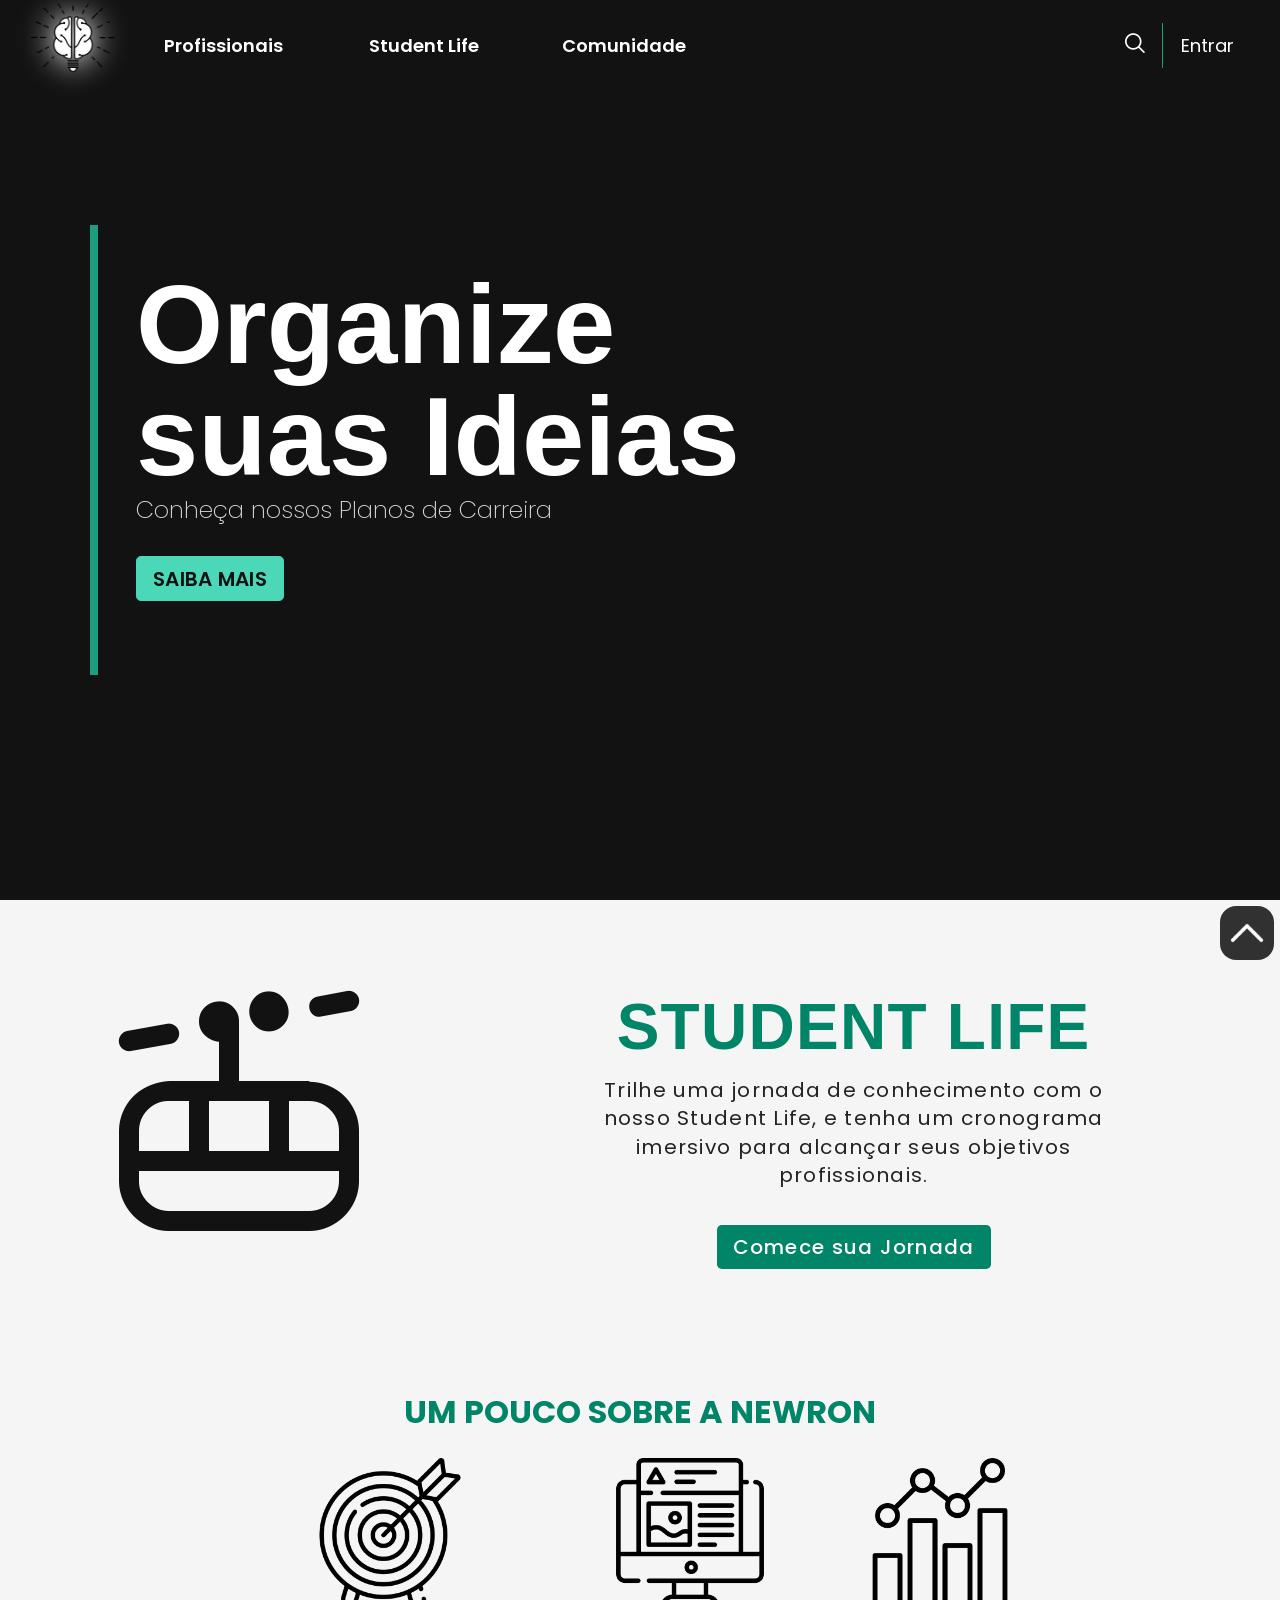
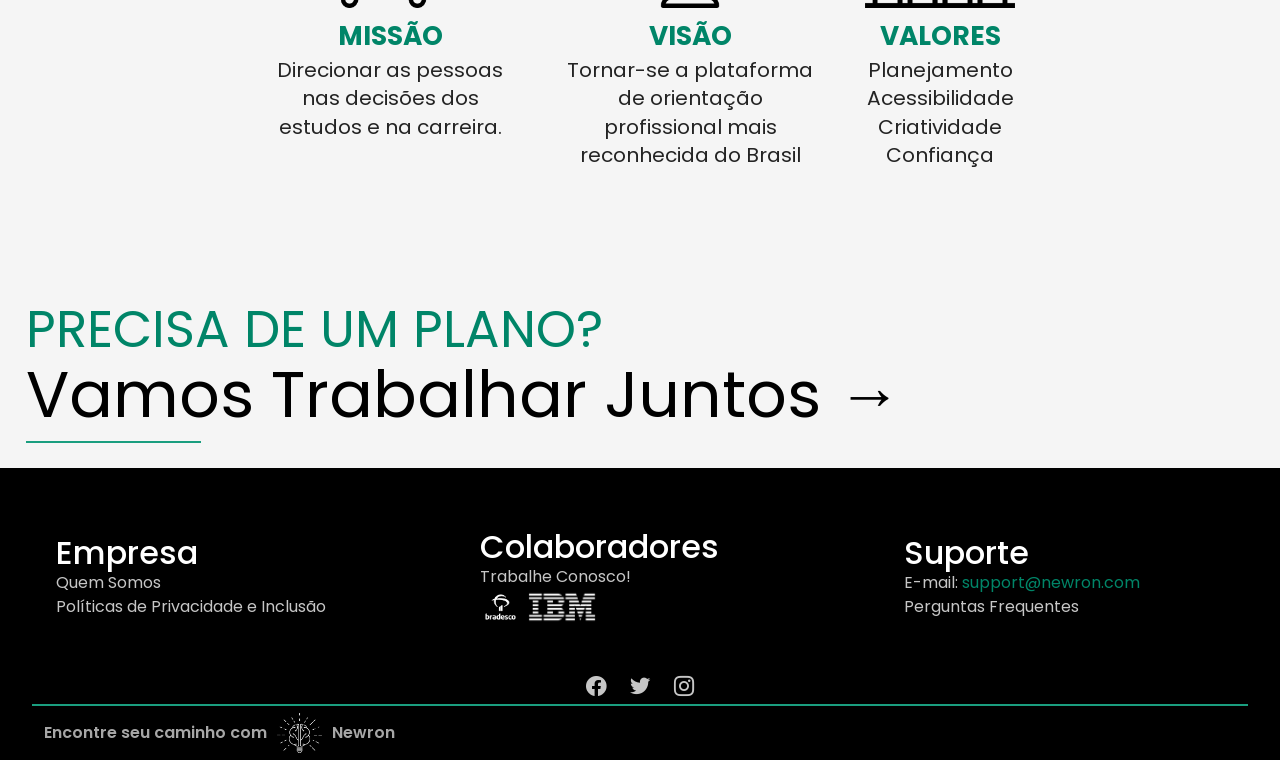
==== commit ef13425a: "0.9.1 Large part of project completed. Student Life finally functional." ====
--- a/html/index.html
+++ b/html/index.html
@@ -10,9 +10,8 @@
    <!-------Logo title------->
    <link rel="icon" href="../assets/logo/inverted-logo.png" type="image/icon type">
    <!-------CSS Icons------->
-   <link href="/assets/uicons-regular-rounded/css/uicons-regular-rounded.css" rel="stylesheet">
-   <!-------Script JivoChat------->
-   <script src="//code.jivosite.com/widget/k0JA17ibZ8" async></script>
+   <link href="../assets/uicons-regular-rounded/css/uicons-regular-rounded.css" rel="stylesheet">
+   <link href="../assets/uicons-brands/css/uicons-brands.css" rel="stylesheet">
 </head>
 
 <body>
@@ -186,9 +185,9 @@
             </div>
          </div>
          <div class="footer-media">
-            <a href="#"><i class="fab fa-facebook-f"></i></a>
-            <a href="#"><i class="fab fa-twitter"></i></a>
-            <a href="https://www.instagram.com/newronn_"><i class="fab fa-instagram"></i></a>
+            <a href="#"><i class="fi fi-brands-facebook"></i></a>
+            <a href="#"><i class="fi fi-brands-twitter"></i></a>
+            <a href="https://www.instagram.com/newronn_"><i class="fi fi-brands-instagram"></i></a>
             <!--<a href="#"><i class="fab fa-whatsapp"></i></a>
                 <a href="#"><i class="fab fa-telegram-plane"></i></a>-->
          </div>
--- a/assets/uicons-brands/css/uicons-brands.css
+++ b/assets/uicons-brands/css/uicons-brands.css
@@ -0,0 +1,639 @@
+@font-face {
+font-family: "uicons-brands";
+src: url("../webfonts/uicons-brands.eot#iefix") format("embedded-opentype"),
+url("../webfonts/uicons-brands.woff2") format("woff2"),
+url("../webfonts/uicons-brands.woff") format("woff");
+}
+
+    i[class^="fi-brands-"]:before, i[class*=" fi-brands-"]:before, span[class^="fi-brands-"]:before, span[class*="fi-brands-"]:before {
+font-family: uicons-brands !important;
+font-style: normal;
+font-weight: normal !important;
+font-variant: normal;
+text-transform: none;
+line-height: 1;
+-webkit-font-smoothing: antialiased;
+-moz-osx-font-smoothing: grayscale;
+}
+
+        .fi-brands-3m:before {
+    content: "\f101";
+    }
+        .fi-brands-500px:before {
+    content: "\f102";
+    }
+        .fi-brands-abbot-laboratories:before {
+    content: "\f103";
+    }
+        .fi-brands-accusoft:before {
+    content: "\f104";
+    }
+        .fi-brands-acrobat:before {
+    content: "\f105";
+    }
+        .fi-brands-adobe:before {
+    content: "\f106";
+    }
+        .fi-brands-aecom:before {
+    content: "\f107";
+    }
+        .fi-brands-aero:before {
+    content: "\f108";
+    }
+        .fi-brands-after-effects:before {
+    content: "\f109";
+    }
+        .fi-brands-airbnb:before {
+    content: "\f10a";
+    }
+        .fi-brands-algolia:before {
+    content: "\f10b";
+    }
+        .fi-brands-amd:before {
+    content: "\f10c";
+    }
+        .fi-brands-american-express:before {
+    content: "\f10d";
+    }
+        .fi-brands-android:before {
+    content: "\f10e";
+    }
+        .fi-brands-animate:before {
+    content: "\f10f";
+    }
+        .fi-brands-app-store-ios:before {
+    content: "\f110";
+    }
+        .fi-brands-apple-pay:before {
+    content: "\f111";
+    }
+        .fi-brands-apple:before {
+    content: "\f112";
+    }
+        .fi-brands-artstation:before {
+    content: "\f113";
+    }
+        .fi-brands-astrazeneca:before {
+    content: "\f114";
+    }
+        .fi-brands-asus:before {
+    content: "\f115";
+    }
+        .fi-brands-atandt:before {
+    content: "\f116";
+    }
+        .fi-brands-atlassian:before {
+    content: "\f117";
+    }
+        .fi-brands-atom:before {
+    content: "\f118";
+    }
+        .fi-brands-audition:before {
+    content: "\f119";
+    }
+        .fi-brands-behance:before {
+    content: "\f11a";
+    }
+        .fi-brands-bitcoin:before {
+    content: "\f11b";
+    }
+        .fi-brands-blackberry:before {
+    content: "\f11c";
+    }
+        .fi-brands-blogger:before {
+    content: "\f11d";
+    }
+        .fi-brands-bluetooth:before {
+    content: "\f11e";
+    }
+        .fi-brands-bootstrap:before {
+    content: "\f11f";
+    }
+        .fi-brands-bridgestone:before {
+    content: "\f120";
+    }
+        .fi-brands-burger-king:before {
+    content: "\f121";
+    }
+        .fi-brands-c:before {
+    content: "\f122";
+    }
+        .fi-brands-capture:before {
+    content: "\f123";
+    }
+        .fi-brands-cc-apple-pay:before {
+    content: "\f124";
+    }
+        .fi-brands-cc-diners-club:before {
+    content: "\f125";
+    }
+        .fi-brands-cc-visa:before {
+    content: "\f126";
+    }
+        .fi-brands-cc-amazon-pay:before {
+    content: "\f127";
+    }
+        .fi-brands-centos:before {
+    content: "\f128";
+    }
+        .fi-brands-character:before {
+    content: "\f129";
+    }
+        .fi-brands-chromecast:before {
+    content: "\f12a";
+    }
+        .fi-brands-cloudflare:before {
+    content: "\f12b";
+    }
+        .fi-brands-confluence:before {
+    content: "\f12c";
+    }
+        .fi-brands-creative-commons-by:before {
+    content: "\f12d";
+    }
+        .fi-brands-creative-commons-nc-eu:before {
+    content: "\f12e";
+    }
+        .fi-brands-creative-commons-nc-jp:before {
+    content: "\f12f";
+    }
+        .fi-brands-creative-commons-nc:before {
+    content: "\f130";
+    }
+        .fi-brands-creative-commons-nd:before {
+    content: "\f131";
+    }
+        .fi-brands-creative-commons-pd-alt:before {
+    content: "\f132";
+    }
+        .fi-brands-creative-commons-pd:before {
+    content: "\f133";
+    }
+        .fi-brands-creative-commons-remix:before {
+    content: "\f134";
+    }
+        .fi-brands-creative-commons-sa:before {
+    content: "\f135";
+    }
+        .fi-brands-creative-commons-sampling-plus:before {
+    content: "\f136";
+    }
+        .fi-brands-creative-commons-sampling:before {
+    content: "\f137";
+    }
+        .fi-brands-creative-commons-share:before {
+    content: "\f138";
+    }
+        .fi-brands-creative-commons-zero:before {
+    content: "\f139";
+    }
+        .fi-brands-creative-commons:before {
+    content: "\f13a";
+    }
+        .fi-brands-css3-alt:before {
+    content: "\f13b";
+    }
+        .fi-brands-css3:before {
+    content: "\f13c";
+    }
+        .fi-brands-dailymotion:before {
+    content: "\f13d";
+    }
+        .fi-brands-deezer:before {
+    content: "\f13e";
+    }
+        .fi-brands-delphi:before {
+    content: "\f13f";
+    }
+        .fi-brands-dev:before {
+    content: "\f140";
+    }
+        .fi-brands-devianart:before {
+    content: "\f141";
+    }
+        .fi-brands-digg:before {
+    content: "\f142";
+    }
+        .fi-brands-dimension:before {
+    content: "\f143";
+    }
+        .fi-brands-discord:before {
+    content: "\f144";
+    }
+        .fi-brands-docker:before {
+    content: "\f145";
+    }
+        .fi-brands-dribbble:before {
+    content: "\f146";
+    }
+        .fi-brands-dropbox:before {
+    content: "\f147";
+    }
+        .fi-brands-drupal:before {
+    content: "\f148";
+    }
+        .fi-brands-ebay:before {
+    content: "\f149";
+    }
+        .fi-brands-elementor:before {
+    content: "\f14a";
+    }
+        .fi-brands-ethereum:before {
+    content: "\f14b";
+    }
+        .fi-brands-etsy:before {
+    content: "\f14c";
+    }
+        .fi-brands-evernote:before {
+    content: "\f14d";
+    }
+        .fi-brands-facebook-messenger:before {
+    content: "\f14e";
+    }
+        .fi-brands-facebook:before {
+    content: "\f14f";
+    }
+        .fi-brands-fedex:before {
+    content: "\f150";
+    }
+        .fi-brands-figma:before {
+    content: "\f151";
+    }
+        .fi-brands-firefox-browser:before {
+    content: "\f152";
+    }
+        .fi-brands-firefox:before {
+    content: "\f153";
+    }
+        .fi-brands-flickr:before {
+    content: "\f154";
+    }
+        .fi-brands-flipboard:before {
+    content: "\f155";
+    }
+        .fi-brands-fonts:before {
+    content: "\f156";
+    }
+        .fi-brands-foursquare:before {
+    content: "\f157";
+    }
+        .fi-brands-fresco:before {
+    content: "\f158";
+    }
+        .fi-brands-github:before {
+    content: "\f159";
+    }
+        .fi-brands-gitlab:before {
+    content: "\f15a";
+    }
+        .fi-brands-goodreads:before {
+    content: "\f15b";
+    }
+        .fi-brands-google:before {
+    content: "\f15c";
+    }
+        .fi-brands-haskell:before {
+    content: "\f15d";
+    }
+        .fi-brands-hbo:before {
+    content: "\f15e";
+    }
+        .fi-brands-hotjar:before {
+    content: "\f15f";
+    }
+        .fi-brands-html5:before {
+    content: "\f160";
+    }
+        .fi-brands-huawei:before {
+    content: "\f161";
+    }
+        .fi-brands-hubspot:before {
+    content: "\f162";
+    }
+        .fi-brands-ibm:before {
+    content: "\f163";
+    }
+        .fi-brands-illustrator:before {
+    content: "\f164";
+    }
+        .fi-brands-imdb:before {
+    content: "\f165";
+    }
+        .fi-brands-incopy:before {
+    content: "\f166";
+    }
+        .fi-brands-indesign:before {
+    content: "\f167";
+    }
+        .fi-brands-instagram:before {
+    content: "\f168";
+    }
+        .fi-brands-intel:before {
+    content: "\f169";
+    }
+        .fi-brands-invision:before {
+    content: "\f16a";
+    }
+        .fi-brands-itunes:before {
+    content: "\f16b";
+    }
+        .fi-brands-janseen:before {
+    content: "\f16c";
+    }
+        .fi-brands-java:before {
+    content: "\f16d";
+    }
+        .fi-brands-jcb:before {
+    content: "\f16e";
+    }
+        .fi-brands-jira:before {
+    content: "\f16f";
+    }
+        .fi-brands-johnson-and-johnson:before {
+    content: "\f170";
+    }
+        .fi-brands-joomla:before {
+    content: "\f171";
+    }
+        .fi-brands-js:before {
+    content: "\f172";
+    }
+        .fi-brands-kickstarter:before {
+    content: "\f173";
+    }
+        .fi-brands-line:before {
+    content: "\f174";
+    }
+        .fi-brands-linkedin:before {
+    content: "\f175";
+    }
+        .fi-brands-lisp:before {
+    content: "\f176";
+    }
+        .fi-brands-mailchimp:before {
+    content: "\f177";
+    }
+        .fi-brands-marriott-international:before {
+    content: "\f178";
+    }
+        .fi-brands-mcdonalds:before {
+    content: "\f179";
+    }
+        .fi-brands-media-encoder:before {
+    content: "\f17a";
+    }
+        .fi-brands-medium:before {
+    content: "\f17b";
+    }
+        .fi-brands-meta:before {
+    content: "\f17c";
+    }
+        .fi-brands-microsoft-explorer:before {
+    content: "\f17d";
+    }
+        .fi-brands-microsoft:before {
+    content: "\f17e";
+    }
+        .fi-brands-mysql:before {
+    content: "\f17f";
+    }
+        .fi-brands-napster:before {
+    content: "\f180";
+    }
+        .fi-brands-nestle:before {
+    content: "\f181";
+    }
+        .fi-brands-netflix:before {
+    content: "\f182";
+    }
+        .fi-brands-node-js:before {
+    content: "\f183";
+    }
+        .fi-brands-nvidia:before {
+    content: "\f184";
+    }
+        .fi-brands-oracle:before {
+    content: "\f185";
+    }
+        .fi-brands-patreon:before {
+    content: "\f186";
+    }
+        .fi-brands-paypal:before {
+    content: "\f187";
+    }
+        .fi-brands-pfizer:before {
+    content: "\f188";
+    }
+        .fi-brands-photoshop-camera:before {
+    content: "\f189";
+    }
+        .fi-brands-photoshop-express:before {
+    content: "\f18a";
+    }
+        .fi-brands-photoshop-lightroom-classic:before {
+    content: "\f18b";
+    }
+        .fi-brands-photoshop-lightroom:before {
+    content: "\f18c";
+    }
+        .fi-brands-photoshop:before {
+    content: "\f18d";
+    }
+        .fi-brands-php:before {
+    content: "\f18e";
+    }
+        .fi-brands-pinterest:before {
+    content: "\f18f";
+    }
+        .fi-brands-postgre:before {
+    content: "\f190";
+    }
+        .fi-brands-premiere-rush:before {
+    content: "\f191";
+    }
+        .fi-brands-premiere:before {
+    content: "\f192";
+    }
+        .fi-brands-product-hunt:before {
+    content: "\f193";
+    }
+        .fi-brands-python:before {
+    content: "\f194";
+    }
+        .fi-brands-raspberry-pi:before {
+    content: "\f195";
+    }
+        .fi-brands-reddit:before {
+    content: "\f196";
+    }
+        .fi-brands-samsung:before {
+    content: "\f197";
+    }
+        .fi-brands-sap:before {
+    content: "\f198";
+    }
+        .fi-brands-sass:before {
+    content: "\f199";
+    }
+        .fi-brands-shopify:before {
+    content: "\f19a";
+    }
+        .fi-brands-siemens:before {
+    content: "\f19b";
+    }
+        .fi-brands-sketch:before {
+    content: "\f19c";
+    }
+        .fi-brands-skype:before {
+    content: "\f19d";
+    }
+        .fi-brands-slack:before {
+    content: "\f19e";
+    }
+        .fi-brands-snapchat:before {
+    content: "\f19f";
+    }
+        .fi-brands-sony:before {
+    content: "\f1a0";
+    }
+        .fi-brands-soundcloud:before {
+    content: "\f1a1";
+    }
+        .fi-brands-spark:before {
+    content: "\f1a2";
+    }
+        .fi-brands-spotify:before {
+    content: "\f1a3";
+    }
+        .fi-brands-starbucks:before {
+    content: "\f1a4";
+    }
+        .fi-brands-stock:before {
+    content: "\f1a5";
+    }
+        .fi-brands-stripe:before {
+    content: "\f1a6";
+    }
+        .fi-brands-substance-3d-designer:before {
+    content: "\f1a7";
+    }
+        .fi-brands-substance-3d-painter:before {
+    content: "\f1a8";
+    }
+        .fi-brands-substance-3d-sampler:before {
+    content: "\f1a9";
+    }
+        .fi-brands-substance-3d-stager:before {
+    content: "\f1aa";
+    }
+        .fi-brands-swift:before {
+    content: "\f1ab";
+    }
+        .fi-brands-t-mobile:before {
+    content: "\f1ac";
+    }
+        .fi-brands-telegram:before {
+    content: "\f1ad";
+    }
+        .fi-brands-tencent:before {
+    content: "\f1ae";
+    }
+        .fi-brands-the-home-depot:before {
+    content: "\f1af";
+    }
+        .fi-brands-tik-tok:before {
+    content: "\f1b0";
+    }
+        .fi-brands-trello:before {
+    content: "\f1b1";
+    }
+        .fi-brands-tripadvisor:before {
+    content: "\f1b2";
+    }
+        .fi-brands-tumblr:before {
+    content: "\f1b3";
+    }
+        .fi-brands-twitch:before {
+    content: "\f1b4";
+    }
+        .fi-brands-twitter:before {
+    content: "\f1b5";
+    }
+        .fi-brands-typescript:before {
+    content: "\f1b6";
+    }
+        .fi-brands-uber:before {
+    content: "\f1b7";
+    }
+        .fi-brands-ubuntu:before {
+    content: "\f1b8";
+    }
+        .fi-brands-unilever:before {
+    content: "\f1b9";
+    }
+        .fi-brands-unity:before {
+    content: "\f1ba";
+    }
+        .fi-brands-unsplash:before {
+    content: "\f1bb";
+    }
+        .fi-brands-ups:before {
+    content: "\f1bc";
+    }
+        .fi-brands-usaa:before {
+    content: "\f1bd";
+    }
+        .fi-brands-verizon:before {
+    content: "\f1be";
+    }
+        .fi-brands-vimeo:before {
+    content: "\f1bf";
+    }
+        .fi-brands-visa:before {
+    content: "\f1c0";
+    }
+        .fi-brands-visual-basic:before {
+    content: "\f1c1";
+    }
+        .fi-brands-vk:before {
+    content: "\f1c2";
+    }
+        .fi-brands-walmart:before {
+    content: "\f1c3";
+    }
+        .fi-brands-whatsapp:before {
+    content: "\f1c4";
+    }
+        .fi-brands-wikipedia:before {
+    content: "\f1c5";
+    }
+        .fi-brands-windows:before {
+    content: "\f1c6";
+    }
+        .fi-brands-wix:before {
+    content: "\f1c7";
+    }
+        .fi-brands-wordpress:before {
+    content: "\f1c8";
+    }
+        .fi-brands-xd:before {
+    content: "\f1c9";
+    }
+        .fi-brands-xing:before {
+    content: "\f1ca";
+    }
+        .fi-brands-yahoo:before {
+    content: "\f1cb";
+    }
+        .fi-brands-yandex:before {
+    content: "\f1cc";
+    }
+        .fi-brands-yelp:before {
+    content: "\f1cd";
+    }
+        .fi-brands-youtube:before {
+    content: "\f1ce";
+    }
+        .fi-brands-zoom:before {
+    content: "\f1cf";
+    }
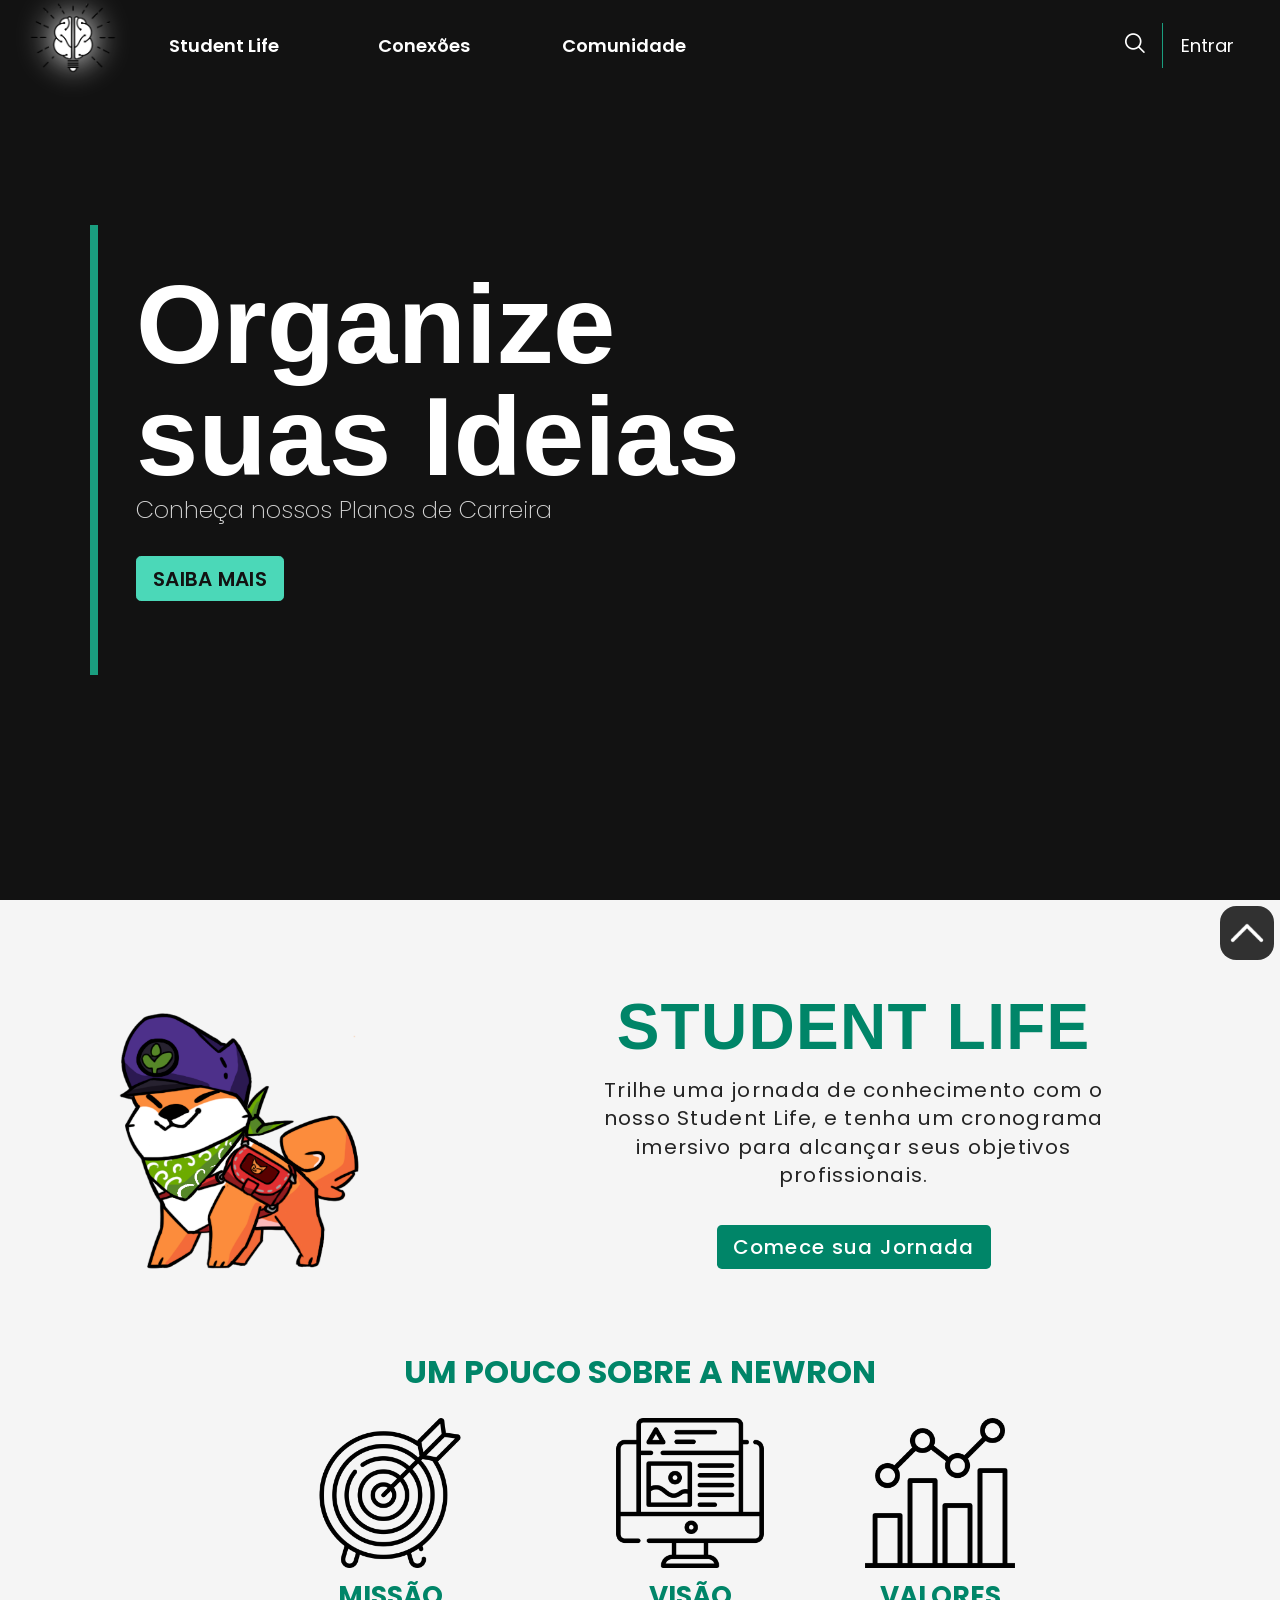
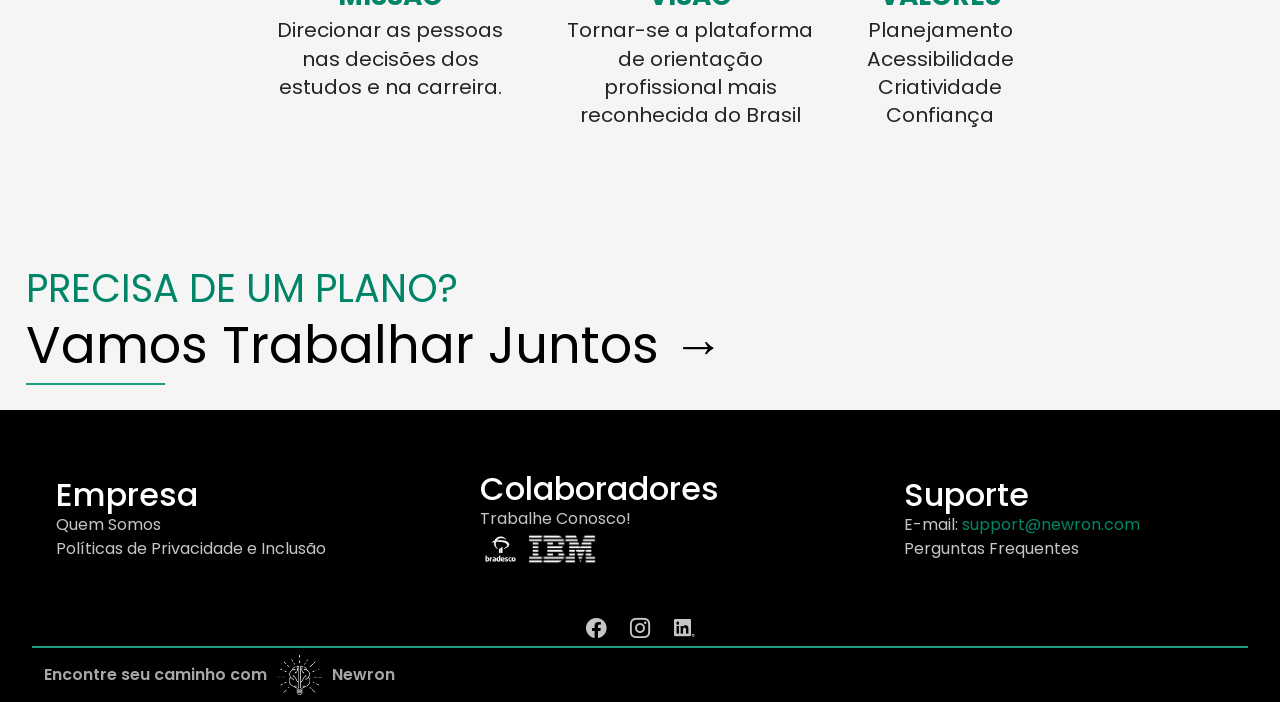
==== commit da285ce5: "0.9.2 After FB commit 1 day left" ====
--- a/html/index.html
+++ b/html/index.html
@@ -12,6 +12,9 @@
    <!-------CSS Icons------->
    <link href="../assets/uicons-regular-rounded/css/uicons-regular-rounded.css" rel="stylesheet">
    <link href="../assets/uicons-brands/css/uicons-brands.css" rel="stylesheet">
+   <!-------Script JivoChat------->
+   <script src="//code.jivosite.com/widget/k0JA17ibZ8" async></script>
+
 </head>
 
 <body>
@@ -27,25 +30,18 @@
                <i class="fi fi-rr-cross"></i>
             </button>
             <ul class="mobile-menu-total hide">
-               <li class="mobile-menu">Profissionais
+               <li class="mobile-menu">
+                  <a href="student-life.html">Student Life</a>
+               </li>
+               <li class="mobile-menu">Conexões
                   <ul class="mobile-submenu">
-                     <li>Próximas Reuniões</li>
-                     <!--<li>Converse com eles</li>-->
-                  </ul>
-               </li>
-               <li class="mobile-menu">Student Life
-                  <ul class="mobile-submenu">
-                     <li>Cursos</li>
-                     <li>Faculdades</li>
-                     <li><a href="../html/student-life.html">Trilhas Profissionais</a></li>
+                     <li>Instituições</li>
+                     <li>Empresas</li>
                   </ul>
                </li>
                <li class="mobile-menu">Comunidade
                   <ul class="mobile-submenu">
-                     <li>Instituições</li>
-                     <li>Empresas</li>
-                     <li>Dicas</li>
-                     <li>Principais Dúvidas</li>
+                     <li><a href="community.html">Forúm</a></li>
                   </ul>
                </li>
             </ul>
@@ -55,25 +51,18 @@
                <a href="../html/index.html"><img src="../assets/logo/low-quality-logo.png" alt="logo"></a>
             </div>
             <ul class="menu-area">
-               <li class="menu">Profissionais
-                  <ul class="submenu">
-                     <li>Próximas reuniões</li>
-                     <li>Fale com Eles</li>
-                  </ul>
+               <li class="menu">
+                  <a href="student-life.html">Student Life</a>
                </li>
-               <li class="menu">Student Life
-                  <ul class="submenu">
-                     <li>Trilhas Profissionais</li>
-                     <li>Faculdades</li>
-                  </ul>
-               </li>
-
-               <li class="menu">Comunidade
+               <li class="menu">Conexões
                   <ul class="submenu">
                      <li>Instituições</li>
                      <li>Empresas</li>
-                     <li>Dicas</li>
-                     <li>Principais Dúvidas</li>
+                  </ul>
+               </li>
+               <li class="menu">Comunidade
+                  <ul class="submenu">
+                     <li><a href="community.html">Forúm</a></li>
                   </ul>
                </li>
                </li>
@@ -94,7 +83,7 @@
          <input type="submit" id="send-search" value="">
       </form>
    </section>
-
+   <script src="../js/navbar.js"></script>
    <!-------End Navbar------->
    <header>
       <section class="atractive">
@@ -122,7 +111,7 @@
 
 
       <section class="student-life">
-         <i class="fi fi-rr-tram"></i>
+         <img src="../assets/logo/shiba 3.png" alt="">
          <div class="student-life-text">
             <h2 class="title-gg">Student life</h2>
             <p>Trilhe uma jornada de conhecimento com o nosso Student Life, e tenha um cronograma imersivo para alcançar
@@ -186,23 +175,20 @@
          </div>
          <div class="footer-media">
             <a href="#"><i class="fi fi-brands-facebook"></i></a>
-            <a href="#"><i class="fi fi-brands-twitter"></i></a>
             <a href="https://www.instagram.com/newronn_"><i class="fi fi-brands-instagram"></i></a>
-            <!--<a href="#"><i class="fab fa-whatsapp"></i></a>
-                <a href="#"><i class="fab fa-telegram-plane"></i></a>-->
+            <a href="https://www.linkedin.com/in/newron-suporte-b71759243/#experience"><i class="fi fi-brands-linkedin"></i></a>
          </div>
          <div class="footer-line"></div>
          <div class="end">
             <p class="par-m">Encontre seu caminho com</p>
-            <!--#top-return--><a href="../html/thanks-page.html"><img src="../assets/logo/logo.png" alt="logo"></a>
+            <!--#top-return--><a href="#top-return"><img src="../assets/logo/logo.png" alt="logo"></a>
             <p class="par-m">Newron</p>
          </div>
       </section>
 
    </footer>
    <!-------End Footer------->
-   <script src="../js/index.js">
-   </script>
+
 </body>
 
 </html>
--- a/css/index/index.css
+++ b/css/index/index.css
@@ -218,9 +218,11 @@
   width: 100%;
 }
 
-.fi-rr-tram {
+.student-life img {
   color: #121212;
-  font-size: clamp(240px, 17vw, 700px);
+  width: clamp(240px, 18vw, 700px);
+  -o-object-fit: cover;
+     object-fit: cover;
 }
 
 .student-life-text {
@@ -312,11 +314,11 @@
   margin-top: 5rem;
   color: var(--primary-strong);
   font-weight: 400;
-  font-size: clamp(1.8rem, 4vw, 5rem);
+  font-size: clamp(1.8rem, 3vw, 5rem);
 }
 
 .final-main-text a {
-  font-size: clamp(2rem, 5vw, 5rem);
+  font-size: clamp(2rem, 4vw, 5rem);
   color: black;
 }
 
@@ -373,7 +375,7 @@
   }
 }
 @media (max-width: 800px) {
-  .fi-rr-tram {
+  .student-life img {
     display: none;
   }
 
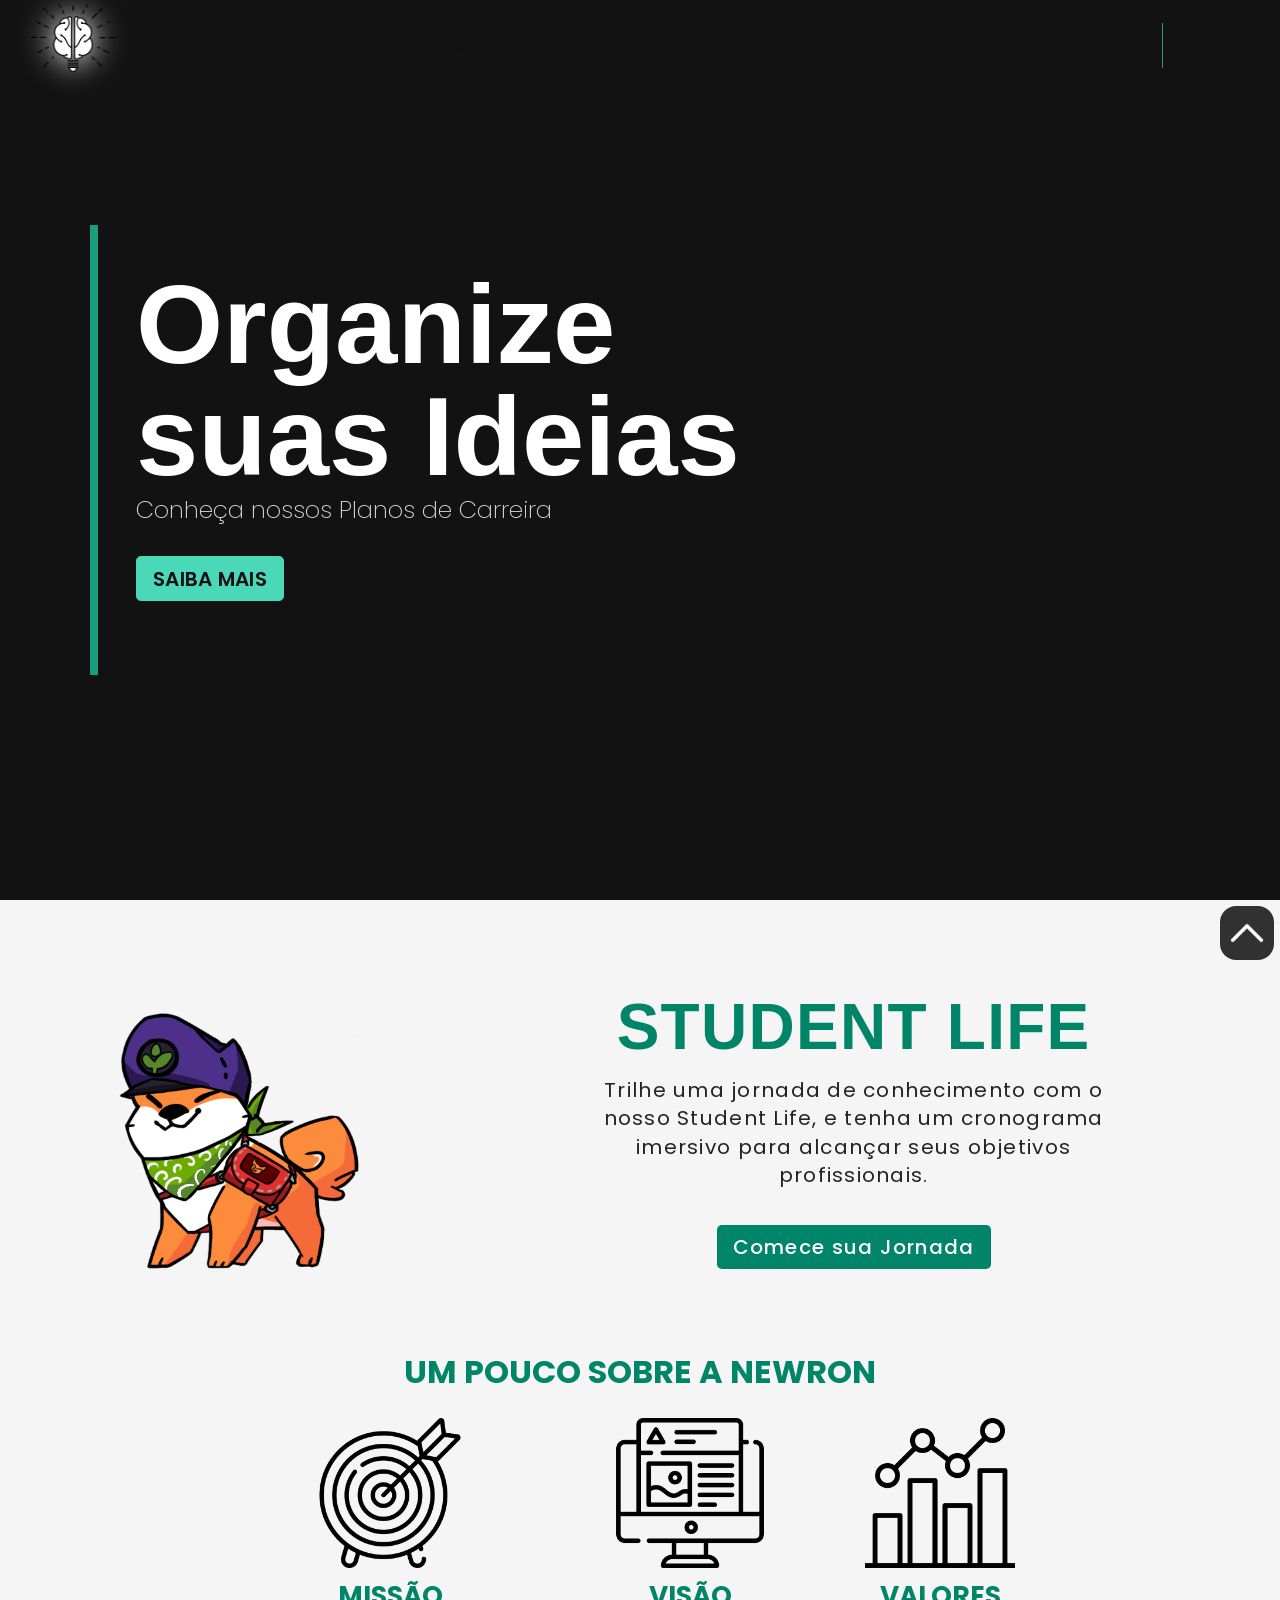
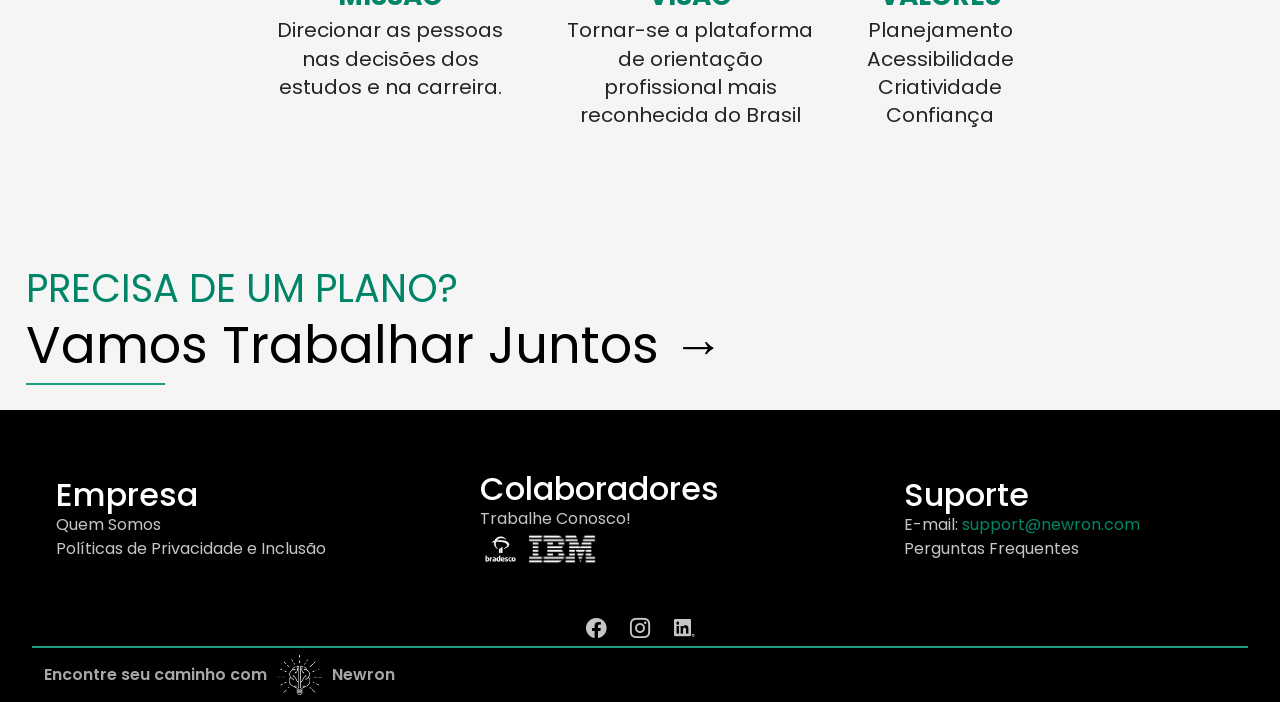
==== commit 1891038e: "1.0 Final presentation rescheduled;  First commit after. Preloader added; soft corrections." ====
--- a/html/index.html
+++ b/html/index.html
@@ -18,6 +18,7 @@
 </head>
 
 <body>
+   <div class="loader"></div><script src="../js/preloader.js"></script>
    <!-------Top-Return------->
    <span id="top-return" style="position:absolute;"></span>
    <!-------/<div class="ver-line"></div>/------->
@@ -33,15 +34,10 @@
                <li class="mobile-menu">
                   <a href="student-life.html">Student Life</a>
                </li>
-               <li class="mobile-menu">Conexões
-                  <ul class="mobile-submenu">
-                     <li>Instituições</li>
-                     <li>Empresas</li>
-                  </ul>
-               </li>
+               <li class="mobile-menu"><a href="off-focus/connections.html">Conexões</a></li>
                <li class="mobile-menu">Comunidade
                   <ul class="mobile-submenu">
-                     <li><a href="community.html">Forúm</a></li>
+                     <li><a href="error-pages/not-ready.html">Forúm</a></li>
                   </ul>
                </li>
             </ul>
@@ -54,15 +50,10 @@
                <li class="menu">
                   <a href="student-life.html">Student Life</a>
                </li>
-               <li class="menu">Conexões
-                  <ul class="submenu">
-                     <li>Instituições</li>
-                     <li>Empresas</li>
-                  </ul>
-               </li>
+               <li class="menu"><a href="off-focus/connections.html">Conexões</a></li>
                <li class="menu">Comunidade
                   <ul class="submenu">
-                     <li><a href="community.html">Forúm</a></li>
+                     <li><a href="error-pages/not-ready.html">Forúm</a></li>
                   </ul>
                </li>
                </li>
@@ -188,7 +179,6 @@
 
    </footer>
    <!-------End Footer------->
-
 </body>
 
 </html>
--- a/css/index/index.css
+++ b/css/index/index.css
@@ -331,7 +331,7 @@
   float: right;
   height: 6vh;
   width: 6vh;
-  background: rgba(0, 0, 0, 0.8) url(/assets/Icons/icons8-chevron-96.png) no-repeat center;
+  background: rgba(0, 0, 0, 0.8) url(../../assets/Icons/icons8-chevron-96.png) no-repeat center;
   background-size: 70%;
   border-radius: 30%;
   transition: 1s;
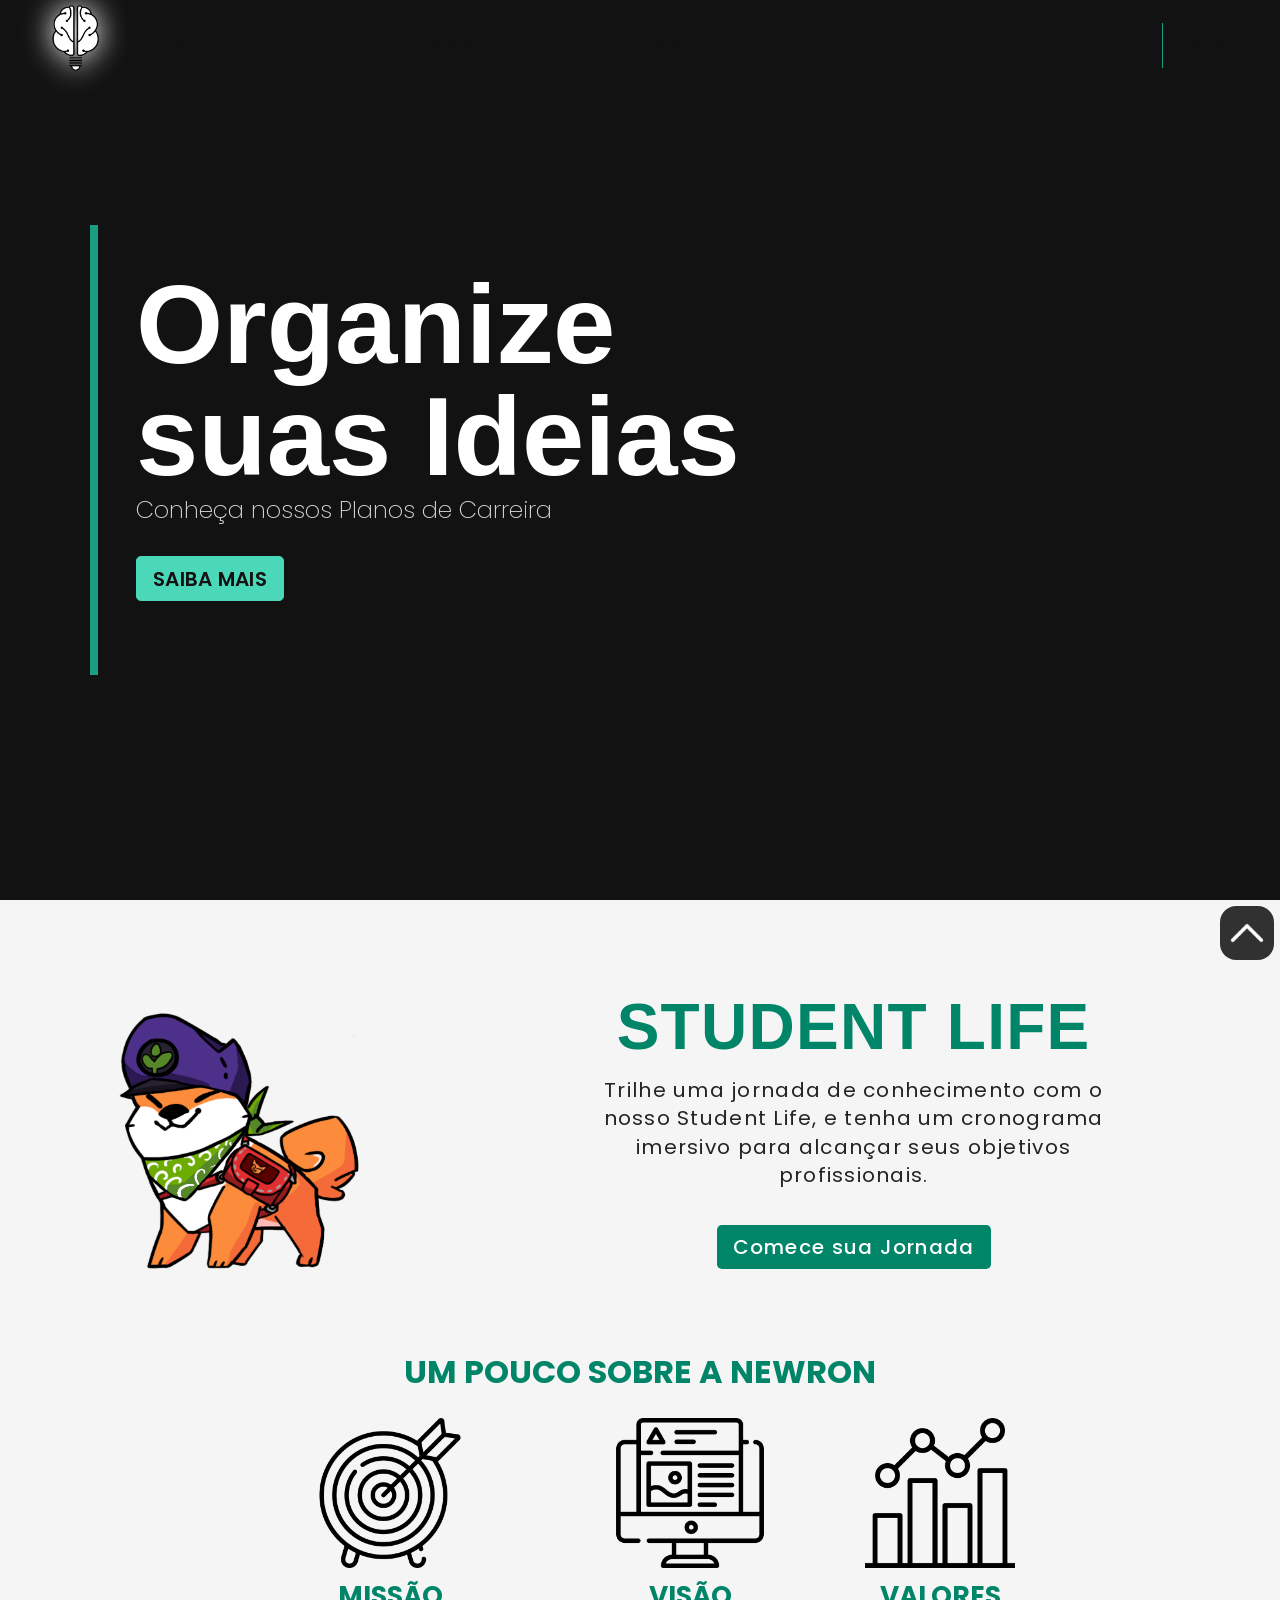
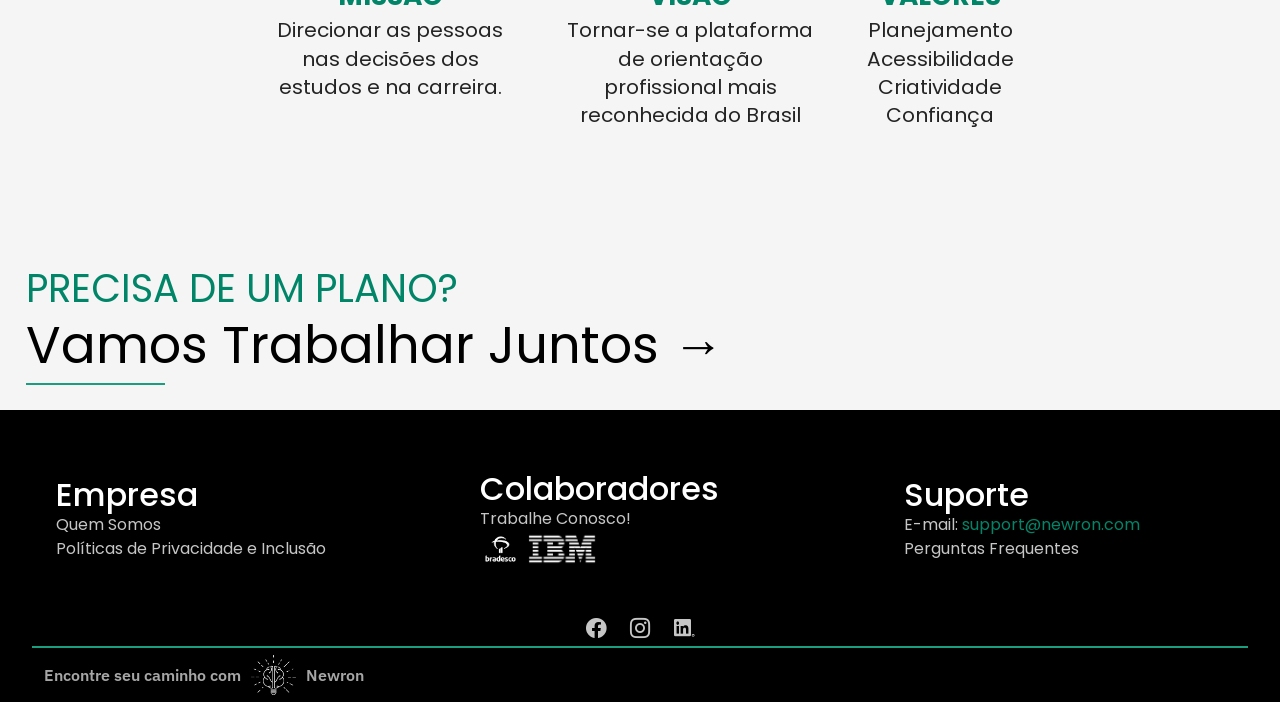
==== commit e210326e: "1.0.1" ====
--- a/html/index.html
+++ b/html/index.html
@@ -12,18 +12,19 @@
    <!-------CSS Icons------->
    <link href="../assets/uicons-regular-rounded/css/uicons-regular-rounded.css" rel="stylesheet">
    <link href="../assets/uicons-brands/css/uicons-brands.css" rel="stylesheet">
-   <!-------Script JivoChat------->
-   <script src="//code.jivosite.com/widget/k0JA17ibZ8" async></script>
+
 
 </head>
 
 <body>
-   <div class="loader"></div><script src="../js/preloader.js"></script>
+   <div class="loader"></div>
+   <script src="../js/preloader.js"></script>
    <!-------Top-Return------->
    <span id="top-return" style="position:absolute;"></span>
    <!-------/<div class="ver-line"></div>/------->
+   <!-------Navbar------->
    <div class="navbar">
-      <!-------Navbar------->
+
       <div class="nav-components">
          <div class="nav-mobile">
             <button id="nav_mobile_menu">
@@ -44,7 +45,7 @@
          </div>
          <div class="nav-left">
             <div class="nav-logo">
-               <a href="../html/index.html"><img src="../assets/logo/low-quality-logo.png" alt="logo"></a>
+               <a href="../html/index.html"><img src="../assets/logo/logo-no-details.png" alt="logo"></a>
             </div>
             <ul class="menu-area">
                <li class="menu">
@@ -90,10 +91,7 @@
 
 
    <!-------Ads------->
-
-   <a href="#top-return">
-      <div class="top-return"></div>
-   </a>
+   <a href="#top-return"><div class="top-return"></div></a>
    <!-------Ads------->
 
    <main>
@@ -134,7 +132,7 @@
 
       <section class="final-main-text">
          <h4 class="title-m">Precisa de um Plano?</h4>
-         <a class="title" href="student-life.html">Vamos Trabalhar Juntos →</a>
+         <a class="title link" href="student-life.html">Vamos Trabalhar Juntos →</a>
       </section>
    </main>
    <!-------End Main------->
@@ -167,7 +165,8 @@
          <div class="footer-media">
             <a href="#"><i class="fi fi-brands-facebook"></i></a>
             <a href="https://www.instagram.com/newronn_"><i class="fi fi-brands-instagram"></i></a>
-            <a href="https://www.linkedin.com/in/newron-suporte-b71759243/#experience"><i class="fi fi-brands-linkedin"></i></a>
+            <a href="https://www.linkedin.com/in/newron-suporte-b71759243/#experience"><i
+                  class="fi fi-brands-linkedin"></i></a>
          </div>
          <div class="footer-line"></div>
          <div class="end">
--- a/css/index/index.css
+++ b/css/index/index.css
@@ -318,7 +318,16 @@
 }
 
 .final-main-text a {
+  position: relative;
   font-size: clamp(2rem, 4vw, 5rem);
+  color: black;
+}
+
+.final-main-text a:before {
+  transition: 0.8s;
+}
+
+.final-main-text a:hover {
   color: black;
 }
 
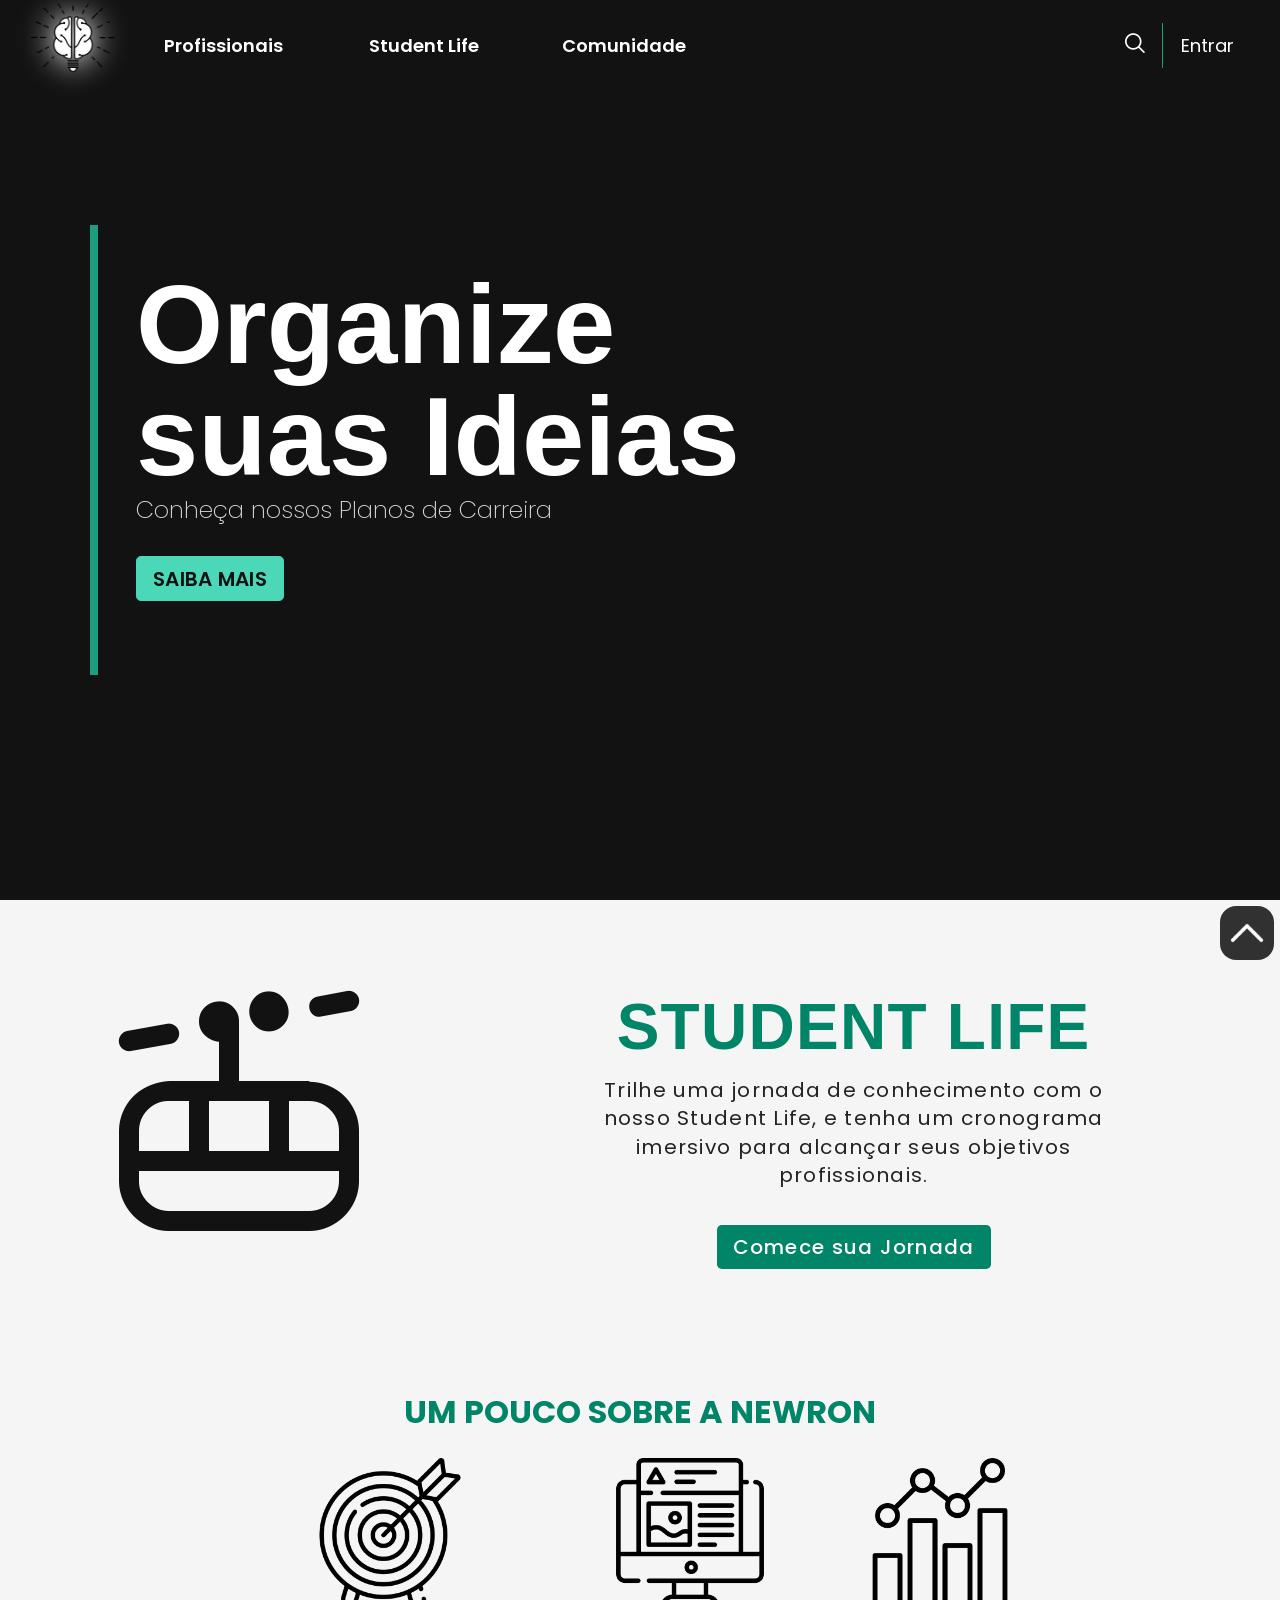
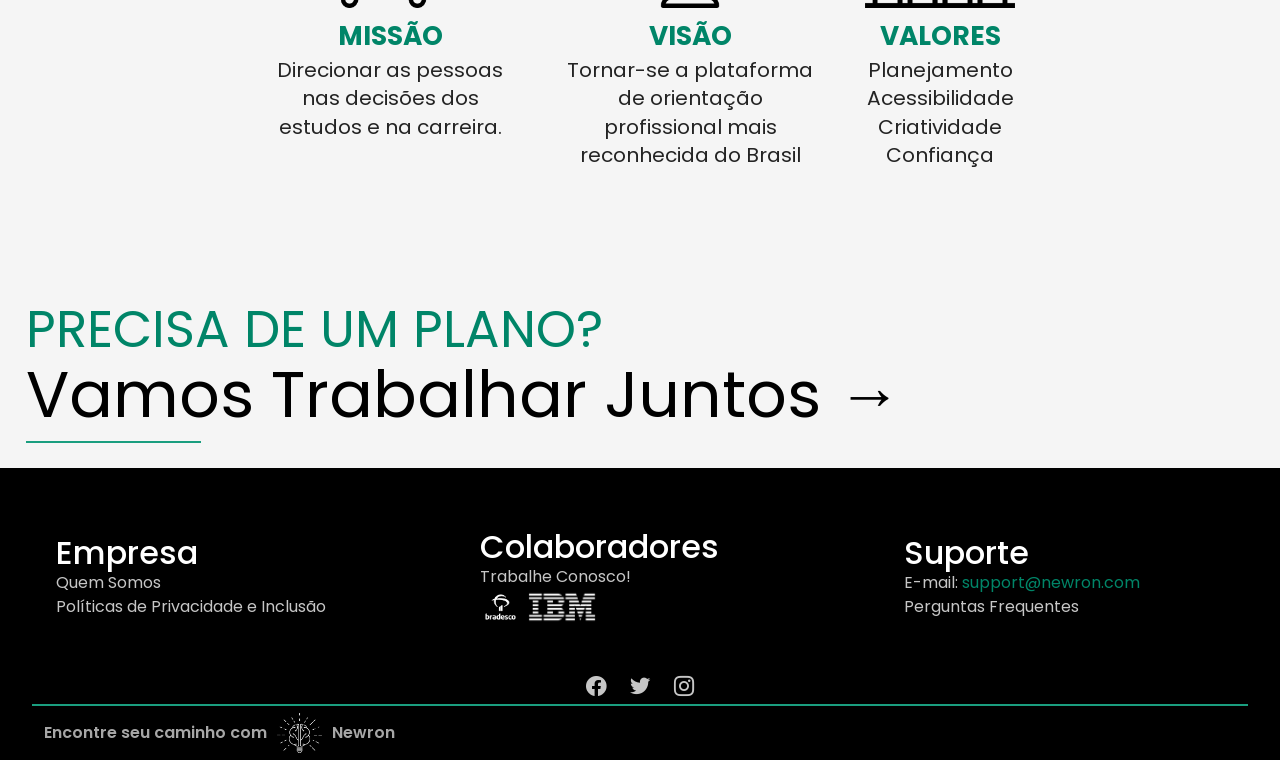
==== commit e6294c92: "Merge branch 'community' into dev" ====
--- a/html/index.html
+++ b/html/index.html
@@ -10,21 +10,22 @@
    <!-------Logo title------->
    <link rel="icon" href="../assets/logo/inverted-logo.png" type="image/icon type">
    <!-------CSS Icons------->
+
    <link href="../assets/uicons-regular-rounded/css/uicons-regular-rounded.css" rel="stylesheet">
    <link href="../assets/uicons-brands/css/uicons-brands.css" rel="stylesheet">
 
+   <link href="/assets/uicons-regular-rounded/css/uicons-regular-rounded.css" rel="stylesheet">
+   <!-------Script JivoChat------->
+   <script src="//code.jivosite.com/widget/k0JA17ibZ8" async></script>
 
 </head>
 
 <body>
-   <div class="loader"></div>
-   <script src="../js/preloader.js"></script>
    <!-------Top-Return------->
    <span id="top-return" style="position:absolute;"></span>
    <!-------/<div class="ver-line"></div>/------->
-   <!-------Navbar------->
    <div class="navbar">
-
+      <!-------Navbar------->
       <div class="nav-components">
          <div class="nav-mobile">
             <button id="nav_mobile_menu">
@@ -32,29 +33,53 @@
                <i class="fi fi-rr-cross"></i>
             </button>
             <ul class="mobile-menu-total hide">
-               <li class="mobile-menu">
-                  <a href="student-life.html">Student Life</a>
-               </li>
-               <li class="mobile-menu"><a href="off-focus/connections.html">Conexões</a></li>
+               <li class="mobile-menu">Profissionais
+                  <ul class="mobile-submenu">
+                     <li>Próximas Reuniões</li>
+                     <!--<li>Converse com eles</li>-->
+                  </ul>
+               </li>
+               <li class="mobile-menu">Student Life
+                  <ul class="mobile-submenu">
+                     <li>Cursos</li>
+                     <li>Faculdades</li>
+                     <li><a href="../html/student-life.html">Trilhas Profissionais</a></li>
+                  </ul>
+               </li>
                <li class="mobile-menu">Comunidade
                   <ul class="mobile-submenu">
-                     <li><a href="error-pages/not-ready.html">Forúm</a></li>
+                     <li>Instituições</li>
+                     <li>Empresas</li>
+                     <li>Dicas</li>
+                     <li>Principais Dúvidas</li>
                   </ul>
                </li>
             </ul>
          </div>
          <div class="nav-left">
             <div class="nav-logo">
-               <a href="../html/index.html"><img src="../assets/logo/logo-no-details.png" alt="logo"></a>
+               <a href="../html/index.html"><img src="../assets/logo/low-quality-logo.png" alt="logo"></a>
             </div>
             <ul class="menu-area">
-               <li class="menu">
-                  <a href="student-life.html">Student Life</a>
-               </li>
-               <li class="menu"><a href="off-focus/connections.html">Conexões</a></li>
+               <li class="menu">Profissionais
+                  <ul class="submenu">
+                     <li>Próximas reuniões</li>
+                     <li>Fale com Eles</li>
+                  </ul>
+               </li>
+               <li class="menu">Student Life
+                  <ul class="submenu">
+                     <li>Trilhas Profissionais</li>
+                     <li>Faculdades</li>
+                  </ul>
+               </li>
+
                <li class="menu">Comunidade
                   <ul class="submenu">
-                     <li><a href="error-pages/not-ready.html">Forúm</a></li>
+                     <li>Instituições</li>
+                     <li>Empresas</li>
+                     <li>Dicas</li>
+                     <li>Principais Dúvidas</li>
                   </ul>
                </li>
                </li>
@@ -75,7 +100,7 @@
          <input type="submit" id="send-search" value="">
       </form>
    </section>
-   <script src="../js/navbar.js"></script>
+
    <!-------End Navbar------->
    <header>
       <section class="atractive">
@@ -91,7 +116,10 @@
 
 
    <!-------Ads------->
-   <a href="#top-return"><div class="top-return"></div></a>
+
+   <a href="#top-return">
+      <div class="top-return"></div>
+   </a>
    <!-------Ads------->
 
    <main>
@@ -100,7 +128,7 @@
 
 
       <section class="student-life">
-         <img src="../assets/logo/shiba 3.png" alt="">
+         <i class="fi fi-rr-tram"></i>
          <div class="student-life-text">
             <h2 class="title-gg">Student life</h2>
             <p>Trilhe uma jornada de conhecimento com o nosso Student Life, e tenha um cronograma imersivo para alcançar
@@ -132,7 +160,7 @@
 
       <section class="final-main-text">
          <h4 class="title-m">Precisa de um Plano?</h4>
-         <a class="title link" href="student-life.html">Vamos Trabalhar Juntos →</a>
+         <a class="title" href="student-life.html">Vamos Trabalhar Juntos →</a>
       </section>
    </main>
    <!-------End Main------->
@@ -164,20 +192,23 @@
          </div>
          <div class="footer-media">
             <a href="#"><i class="fi fi-brands-facebook"></i></a>
+            <a href="#"><i class="fi fi-brands-twitter"></i></a>
             <a href="https://www.instagram.com/newronn_"><i class="fi fi-brands-instagram"></i></a>
-            <a href="https://www.linkedin.com/in/newron-suporte-b71759243/#experience"><i
-                  class="fi fi-brands-linkedin"></i></a>
+            <!--<a href="#"><i class="fab fa-whatsapp"></i></a>
+                <a href="#"><i class="fab fa-telegram-plane"></i></a>-->
          </div>
          <div class="footer-line"></div>
          <div class="end">
             <p class="par-m">Encontre seu caminho com</p>
-            <!--#top-return--><a href="#top-return"><img src="../assets/logo/logo.png" alt="logo"></a>
+            <!--#top-return--><a href="../html/thanks-page.html"><img src="../assets/logo/logo.png" alt="logo"></a>
             <p class="par-m">Newron</p>
          </div>
       </section>
 
    </footer>
    <!-------End Footer------->
+   <script src="../js/index.js">
+   </script>
 </body>
 
 </html>
--- a/css/index/index.css
+++ b/css/index/index.css
@@ -218,11 +218,9 @@
   width: 100%;
 }
 
-.student-life img {
+.fi-rr-tram {
   color: #121212;
-  width: clamp(240px, 18vw, 700px);
-  -o-object-fit: cover;
-     object-fit: cover;
+  font-size: clamp(240px, 17vw, 700px);
 }
 
 .student-life-text {
@@ -314,20 +312,11 @@
   margin-top: 5rem;
   color: var(--primary-strong);
   font-weight: 400;
-  font-size: clamp(1.8rem, 3vw, 5rem);
+  font-size: clamp(1.8rem, 4vw, 5rem);
 }
 
 .final-main-text a {
-  position: relative;
-  font-size: clamp(2rem, 4vw, 5rem);
-  color: black;
-}
-
-.final-main-text a:before {
-  transition: 0.8s;
-}
-
-.final-main-text a:hover {
+  font-size: clamp(2rem, 5vw, 5rem);
   color: black;
 }
 
@@ -340,7 +329,7 @@
   float: right;
   height: 6vh;
   width: 6vh;
-  background: rgba(0, 0, 0, 0.8) url(../../assets/Icons/icons8-chevron-96.png) no-repeat center;
+  background: rgba(0, 0, 0, 0.8) url(/assets/Icons/icons8-chevron-96.png) no-repeat center;
   background-size: 70%;
   border-radius: 30%;
   transition: 1s;
@@ -384,7 +373,7 @@
   }
 }
 @media (max-width: 800px) {
-  .student-life img {
+  .fi-rr-tram {
     display: none;
   }
 
